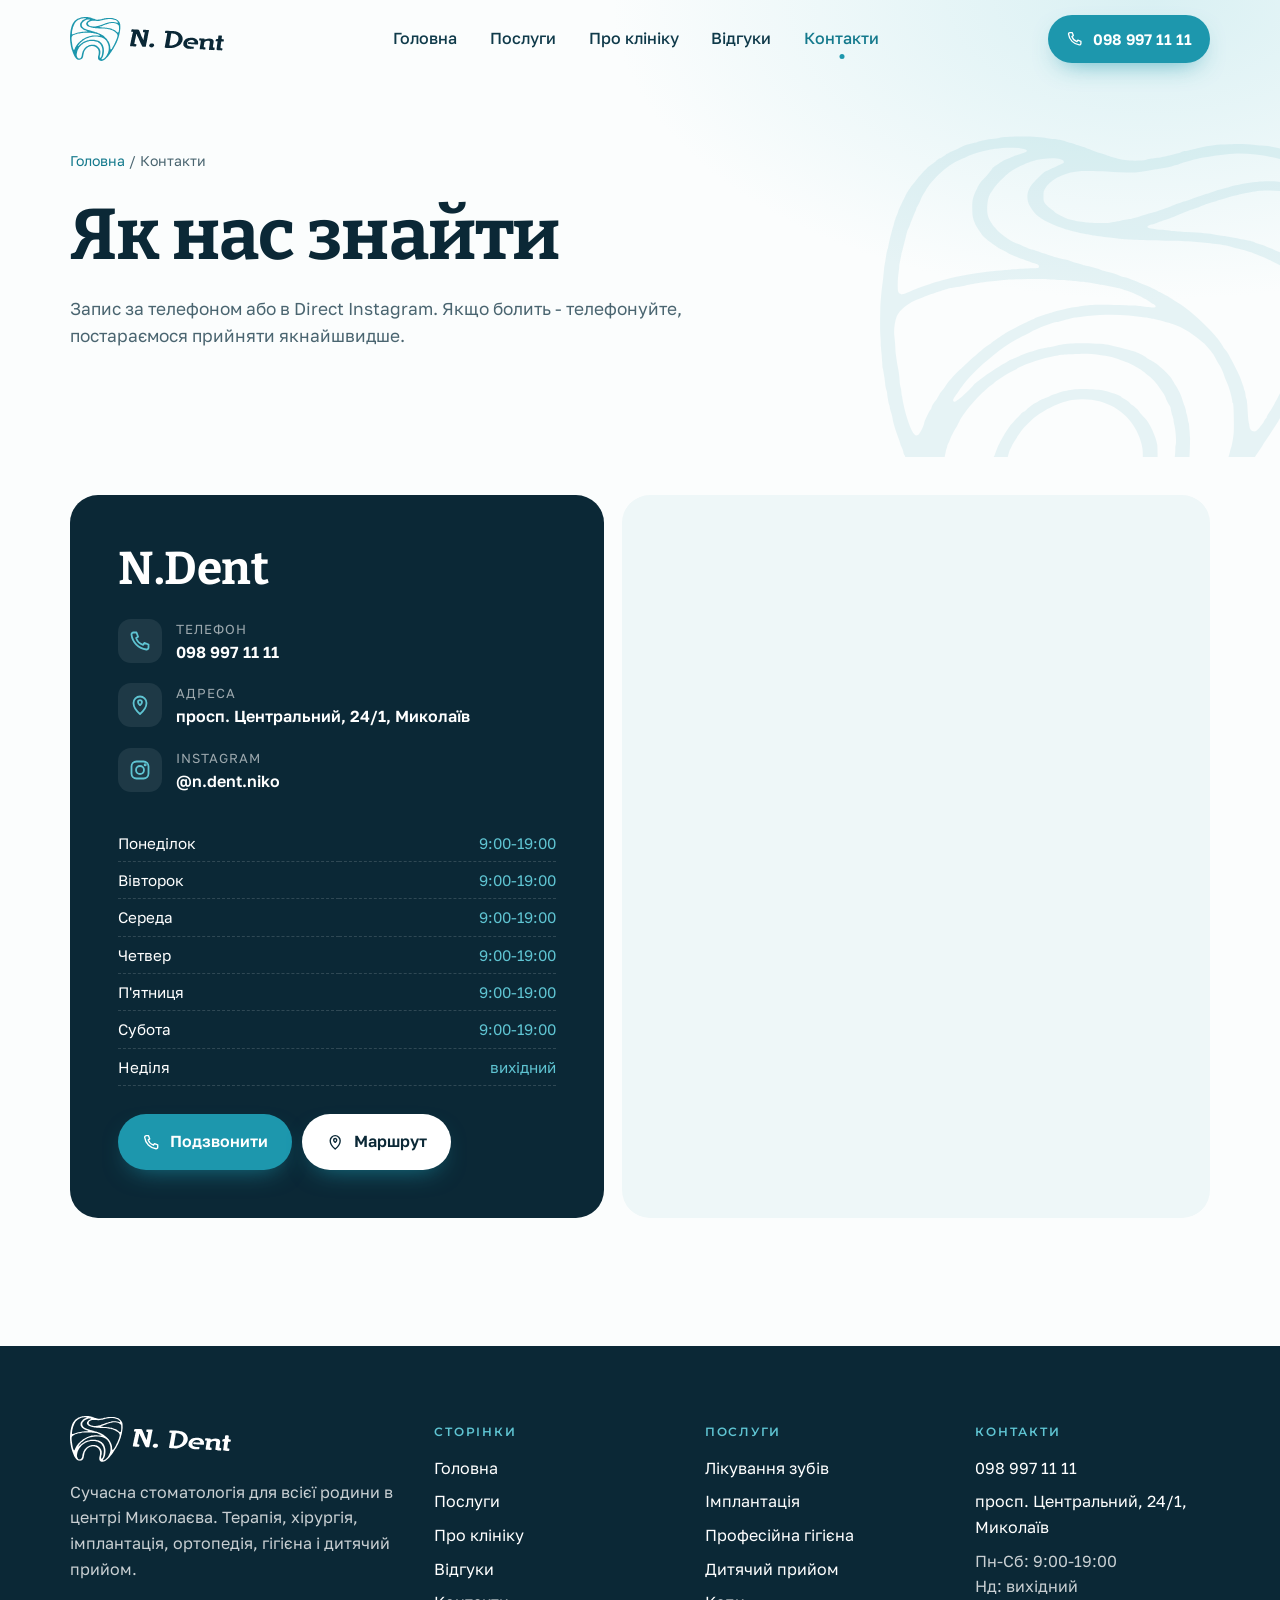
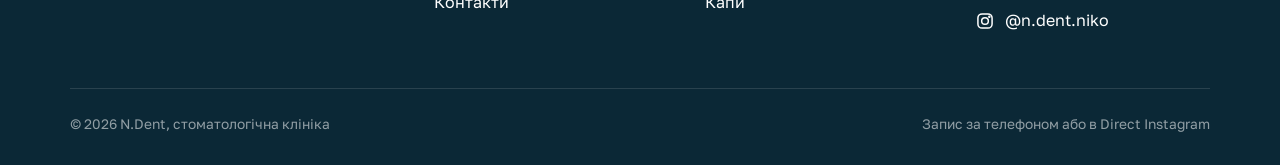
==== kontakty.html @ 9619fa26 "Add files via upload" ====
<!doctype html>
<html lang="uk">
<head>
<meta charset="utf-8">
<meta name="viewport" content="width=device-width, initial-scale=1, viewport-fit=cover">
<meta name="robots" content="noindex, nofollow">
<title>Контакти - стоматологія N.Dent, Миколаїв</title>
<meta name="description" content="N.Dent: просп. Центральний, 24/1, Миколаїв. Телефон 098 997 11 11. Пн-Сб 9:00-19:00, неділя вихідний.">
<meta name="theme-color" content="#1d97ad">
<link rel="icon" href="img/favicon.svg" type="image/svg+xml">
<link rel="apple-touch-icon" href="img/apple-touch-icon.png">
<meta property="og:type" content="website">
<meta property="og:locale" content="uk_UA">
<meta property="og:site_name" content="N.Dent">
<meta property="og:title" content="Контакти - стоматологія N.Dent, Миколаїв">
<meta property="og:description" content="N.Dent: просп. Центральний, 24/1, Миколаїв. Телефон 098 997 11 11. Пн-Сб 9:00-19:00, неділя вихідний.">
<meta property="og:url" content="https://konkos-design.github.io/n-dent-mykolaiv/kontakty.html">
<meta property="og:image" content="https://konkos-design.github.io/n-dent-mykolaiv/img/og.jpg">
<meta property="og:image:width" content="1200">
<meta property="og:image:height" content="630">
<meta property="og:image:alt" content="Стоматологія N.Dent у Миколаєві">
<meta name="twitter:card" content="summary_large_image">
<meta name="twitter:title" content="Контакти - стоматологія N.Dent, Миколаїв">
<meta name="twitter:description" content="N.Dent: просп. Центральний, 24/1, Миколаїв. Телефон 098 997 11 11. Пн-Сб 9:00-19:00, неділя вихідний.">
<meta name="twitter:image" content="https://konkos-design.github.io/n-dent-mykolaiv/img/og.jpg">
<link rel="preload" href="fonts/bitter-cyrillic-700-normal.woff2" as="font" type="font/woff2" crossorigin>
<link rel="preload" href="fonts/golos-text-cyrillic-400-normal.woff2" as="font" type="font/woff2" crossorigin>
<link rel="stylesheet" href="css/style.css">
</head>
<body>
<svg width="0" height="0" style="position:absolute" aria-hidden="true"><defs>
<symbol id="i-phone" viewBox="0 0 24 24" fill="none" stroke="currentColor" stroke-width="1.8" stroke-linecap="round" stroke-linejoin="round"><path d="M5.5 3.5h3l1.6 4.2-2 1.3a11 11 0 0 0 6.9 6.9l1.3-2 4.2 1.6v3a2 2 0 0 1-2.2 2A17 17 0 0 1 3.5 5.7a2 2 0 0 1 2-2.2z"/></symbol>
<symbol id="i-pin" viewBox="0 0 24 24" fill="none" stroke="currentColor" stroke-width="1.8" stroke-linecap="round" stroke-linejoin="round"><path d="M12 21s-6.5-5.6-6.5-11a6.5 6.5 0 0 1 13 0c0 5.4-6.5 11-6.5 11z"/><path d="M12 7.2c-1.1 0-2 .8-2 1.9 0 1.6 2 3.1 2 3.1s2-1.5 2-3.1c0-1.1-.9-1.9-2-1.9z"/></symbol>
<symbol id="i-clock" viewBox="0 0 24 24" fill="none" stroke="currentColor" stroke-width="1.8" stroke-linecap="round" stroke-linejoin="round"><circle cx="12" cy="12" r="8.5"/><path d="M12 7.5V12l3 2"/></symbol>
<symbol id="i-arrow" viewBox="0 0 24 24" fill="none" stroke="currentColor" stroke-width="2" stroke-linecap="round" stroke-linejoin="round"><path d="M5 12h14M13 6l6 6-6 6"/></symbol>
<symbol id="i-arrow-ur" viewBox="0 0 24 24" fill="none" stroke="currentColor" stroke-width="2" stroke-linecap="round" stroke-linejoin="round"><path d="M7 17 17 7M9 7h8v8"/></symbol>
<symbol id="i-insta" viewBox="0 0 24 24" fill="none" stroke="currentColor" stroke-width="1.8" stroke-linecap="round" stroke-linejoin="round"><rect x="3.5" y="3.5" width="17" height="17" rx="5"/><circle cx="12" cy="12" r="4"/><circle cx="17.2" cy="6.8" r=".6" fill="currentColor"/></symbol>
<symbol id="i-quote" viewBox="0 0 24 24" fill="currentColor"><path d="M4 18v-5.5C4 8.4 6.2 6 10 5.5v2.6c-2 .5-3 1.9-3 4H10V18H4zm10 0v-5.5c0-4.1 2.2-6.5 6-7v2.6c-2 .5-3 1.9-3 4h3V18h-6z"/></symbol>
<symbol id="i-tooth" viewBox="0 0 32 32" fill="none" stroke="currentColor" stroke-width="1.7" stroke-linecap="round" stroke-linejoin="round"><path d="M10.5 4.5c-3.3 0-5.5 2.6-5.5 6.2 0 3 1.4 4.6 2 7.3.8 3.6 1 9.5 3.6 9.5 2.4 0 2.2-6.2 5.4-6.2s3 6.2 5.4 6.2c2.6 0 2.8-5.9 3.6-9.5.6-2.7 2-4.3 2-7.3 0-3.6-2.2-6.2-5.5-6.2-2.4 0-3.6 1.4-5.5 1.4s-3.1-1.4-5.5-1.4z"/></symbol>
<symbol id="i-therapy" viewBox="0 0 32 32" fill="none" stroke="currentColor" stroke-width="1.7" stroke-linecap="round" stroke-linejoin="round"><path d="M9.5 7c-2.8 0-4.5 2.2-4.5 5.2 0 2.5 1.2 3.9 1.7 6.1.7 3 .8 7.7 3 7.7 2 0 1.8-5 4.5-5s2.5 5 4.5 5c2.2 0 2.3-4.7 3-7.7"/><path d="M19 4.5l5 5M27.5 3.5 21 10l1.5 1.5L29 5"/><path d="M12 12.5c1.2 1 2.8 1 4 0"/></symbol>
<symbol id="i-surgery" viewBox="0 0 32 32" fill="none" stroke="currentColor" stroke-width="1.7" stroke-linecap="round" stroke-linejoin="round"><path d="M10 13c-2.4 0-4-1.8-4-4.3S7.6 4.5 10 4.5c1.7 0 2.6 1 4 1s2.3-1 4-1c2.4 0 4 1.7 4 4.2S20.4 13 18 13"/><path d="M11 13l1 6M17 13l-1 6"/><path d="M14 22v6M10.5 25.5 14 29l3.5-3.5"/></symbol>
<symbol id="i-implant" viewBox="0 0 32 32" fill="none" stroke="currentColor" stroke-width="1.7" stroke-linecap="round" stroke-linejoin="round"><path d="M9 4.5h14c1.4 0 2 1.3 1.6 2.6l-1.3 4.4H8.7L7.4 7.1C7 5.8 7.6 4.5 9 4.5z"/><path d="M12.5 11.5v2.5h7v-2.5"/><path d="M11.5 16h9M12 19.5h8M12.6 23h6.8M13.4 26.5h5.2"/><path d="M16 14v15"/></symbol>
<symbol id="i-crown" viewBox="0 0 32 32" fill="none" stroke="currentColor" stroke-width="1.7" stroke-linecap="round" stroke-linejoin="round"><path d="M6 12.5c0-4 2.5-7 6-7 1.6 0 2.6.8 4 .8s2.4-.8 4-.8c3.5 0 6 3 6 7v2H6v-2z"/><path d="M8 14.5v4c0 1.5 1.2 2.5 2.6 2.5h10.8c1.4 0 2.6-1 2.6-2.5v-4"/><path d="M12 21v6M20 21v6M16 21v4"/></symbol>
<symbol id="i-hygiene" viewBox="0 0 32 32" fill="none" stroke="currentColor" stroke-width="1.7" stroke-linecap="round" stroke-linejoin="round"><path d="M16 4.5s-7 7.6-7 12.4a7 7 0 0 0 14 0c0-4.8-7-12.4-7-12.4z"/><path d="M12.6 18.5a3.6 3.6 0 0 0 3.4 3.1"/><path d="M25.5 5v4M23.5 7h4M6 22v3M4.5 23.5h3"/></symbol>
<symbol id="i-white" viewBox="0 0 32 32" fill="none" stroke="currentColor" stroke-width="1.7" stroke-linecap="round" stroke-linejoin="round"><path d="M11 8.5c-2.8 0-4.5 2.2-4.5 5.2 0 2.5 1.2 3.9 1.7 6.1.7 3 .8 7.7 3 7.7 2 0 1.8-5 4.5-5s2.5 5 4.5 5c2.2 0 2.3-4.7 3-7.7.5-2.2 1.7-3.6 1.7-6.1"/><path d="M24 2.5l1.2 3.3 3.3 1.2-3.3 1.2L24 11.5l-1.2-3.3-3.3-1.2 3.3-1.2z"/><path d="M10.5 13.5c.8-1.6 2.3-2 3.5-1.6"/></symbol>
<symbol id="i-kids" viewBox="0 0 32 32" fill="none" stroke="currentColor" stroke-width="1.7" stroke-linecap="round" stroke-linejoin="round"><circle cx="16" cy="17" r="10"/><path d="M12.5 15.5v.5M19.5 15.5v.5"/><path d="M12 20c2.3 2.2 5.7 2.2 8 0"/><path d="M13 7.5c0-2 1.4-3.5 3-3.5 1.2 0 2 .7 2 1.6"/></symbol>
<symbol id="i-kapa" viewBox="0 0 32 32" fill="none" stroke="currentColor" stroke-width="1.7" stroke-linecap="round" stroke-linejoin="round"><path d="M6 21c0-8 4.5-14 10-14s10 6 10 14"/><path d="M10.5 21c0-5.6 2.4-9.5 5.5-9.5s5.5 3.9 5.5 9.5"/><path d="M6 21h4.5M21.5 21H26"/><path d="M4 25.5h24"/></symbol>
<symbol id="i-gift" viewBox="0 0 32 32" fill="none" stroke="currentColor" stroke-width="1.7" stroke-linecap="round" stroke-linejoin="round"><rect x="5" y="11" width="22" height="6" rx="1.5"/><path d="M7 17v9.5h18V17M16 11v15.5"/><path d="M16 11c-1.5-3.6-6.5-5-6.5-2 0 1.6 2.2 2 6.5 2zm0 0c1.5-3.6 6.5-5 6.5-2 0 1.6-2.2 2-6.5 2z"/></symbol>
<symbol id="i-shield" viewBox="0 0 32 32" fill="none" stroke="currentColor" stroke-width="1.7" stroke-linecap="round" stroke-linejoin="round"><path d="M16 4 6.5 7.5v7.3c0 6 4 10.6 9.5 13.2 5.5-2.6 9.5-7.2 9.5-13.2V7.5L16 4z"/><path d="m11.5 16 3.2 3.2 6-6.4"/></symbol>
<symbol id="i-cup" viewBox="0 0 32 32" fill="none" stroke="currentColor" stroke-width="1.7" stroke-linecap="round" stroke-linejoin="round"><path d="M6 13h16v6a7 7 0 0 1-7 7h-2a7 7 0 0 1-7-7v-6z"/><path d="M22 15h1.5a3 3 0 0 1 0 6H21.5"/><path d="M11 9c0-1.5 1.5-1.5 1.5-3M16 9c0-1.5 1.5-1.5 1.5-3"/></symbol>
<symbol id="i-calendar" viewBox="0 0 32 32" fill="none" stroke="currentColor" stroke-width="1.7" stroke-linecap="round" stroke-linejoin="round"><rect x="5" y="7" width="22" height="20" rx="3"/><path d="M5 13h22M11 4v5M21 4v5"/><path d="m12 20 2.7 2.7L20 17.5"/></symbol>
<symbol id="i-heart" viewBox="0 0 32 32" fill="none" stroke="currentColor" stroke-width="1.7" stroke-linecap="round" stroke-linejoin="round"><path d="M16 26.5S5 20.2 5 12.3A5.8 5.8 0 0 1 16 9.6a5.8 5.8 0 0 1 11 2.7c0 7.9-11 14.2-11 14.2z"/><path d="M10 14h3l1.5-2.5 2 5 1.5-2.5h4"/></symbol>
</defs></svg>
<a class="skip" href="#main">Перейти до змісту</a>
<header class="header">
  <div class="wrap header__in">
    <a class="brand" href="index.html" aria-label="N.Dent - на головну"><img src="img/logo.svg" alt="N.Dent" width="140" height="40"></a>
    <nav class="nav" aria-label="Головне меню"><a href="index.html">Головна</a><a href="poslugy.html">Послуги</a><a href="pro-nas.html">Про клініку</a><a href="vidguky.html">Відгуки</a><a href="kontakty.html" aria-current="page">Контакти</a></nav>
    <div class="header__call">
      <a class="btn" href="tel:+380989971111"><svg aria-hidden="true"><use href="#i-phone"/></svg><span>098 997 11 11</span></a>
      <button class="burger" type="button" aria-label="Меню" aria-expanded="false" aria-controls="mnav"><span></span><span></span><span></span></button>
    </div>
  </div>
</header>
<nav class="mnav" id="mnav" aria-label="Мобільне меню"><a href="index.html">Головна</a><a href="poslugy.html">Послуги</a><a href="pro-nas.html">Про клініку</a><a href="vidguky.html">Відгуки</a><a href="kontakty.html">Контакти</a>
  <a class="btn btn--light" href="tel:+380989971111"><svg aria-hidden="true"><use href="#i-phone"/></svg><span>Подзвонити: 098 997 11 11</span></a>
  <small>просп. Центральний, 24/1, Миколаїв</small>
</nav>

<main id="main">
<section class="phero">
  <div class="wrap">
    <div class="crumbs"><a href="index.html">Головна</a> / Контакти</div>
    <h1 class="rv">Як нас знайти</h1>
    <p class="lead rv rv-d1">Запис за телефоном або в Direct Instagram. Якщо болить - телефонуйте, постараємося прийняти якнайшвидше.</p>
  </div>
  <svg class="phero__mark" viewBox="74 48 1221 1064" aria-hidden="true"><path fill="currentColor" fill-rule="evenodd" d="M818 1108C798 1105 776 1092 765 1076C761 1071 758 1065 758 1064C752 1051 752 1003 757 991C759 988 761 982 761 977C762 972 764 966 765 964C770 946 774 889 770 874C768 860 760 839 753 827C726 776 670 745 608 747C580 748 572 750 544 761C525 769 512 776 491 790C483 795 462 815 453 826C444 837 430 859 425 868C423 872 421 878 419 880C417 885 413 899 410 912C409 915 408 920 408 924C407 927 406 934 405 938C403 943 402 951 401 956C399 969 396 984 395 987C395 988 394 991 394 993C394 996 393 1000 392 1002C391 1004 390 1009 389 1013C388 1017 387 1022 385 1024C383 1027 382 1031 381 1033C381 1035 380 1038 379 1040C377 1041 375 1044 374 1046C373 1048 368 1054 362 1059C349 1072 335 1078 308 1083C302 1084 281 1082 275 1080C273 1080 270 1079 269 1079C268 1079 261 1076 255 1073C228 1061 205 1037 191 1010C189 1006 186 1000 183 996C180 993 178 988 178 987C176 983 170 970 168 967C166 964 161 952 161 950C161 949 159 945 157 940C155 936 153 931 153 930C153 929 152 926 150 923C148 919 147 916 147 915C147 914 141 899 139 895C138 894 136 890 136 886C135 883 133 877 131 873C129 869 128 866 128 865C128 864 126 860 125 855C119 840 110 813 108 802C108 798 106 790 104 783C102 777 100 770 100 768C100 766 99 763 98 761C97 757 93 737 93 731C93 729 92 726 92 725C91 723 89 716 88 709C88 702 86 694 86 690C83 672 82 665 81 664C81 663 80 656 80 649C79 642 79 631 78 624C77 618 77 609 76 604C76 599 76 588 75 579C74 560 74 543 75 498C76 482 78 459 80 444C81 435 83 424 83 418C84 411 85 402 85 398C86 393 87 385 88 381C91 361 92 353 95 346C96 341 98 331 100 322C102 314 105 303 106 298C108 292 111 283 112 277C114 271 116 264 118 260C120 257 121 252 122 250C123 245 125 240 139 212C144 200 156 182 163 174C165 172 167 169 168 168C171 163 190 141 198 134C201 131 213 122 219 118C222 115 226 112 228 110C230 108 233 107 234 107C234 107 236 106 238 105C239 103 244 101 247 99C251 96 254 94 255 94C255 93 269 86 274 85C277 84 280 83 281 82C287 78 300 72 310 70C315 68 324 66 330 65C335 63 343 61 347 60C351 59 361 57 370 56C379 55 388 54 390 53C416 48 495 48 517 54C523 55 530 56 535 56C539 56 545 57 548 58C551 58 556 59 559 60C562 61 566 62 569 63C571 64 575 65 577 66C580 66 583 67 586 68C588 69 592 70 594 71C601 72 610 76 617 78C620 80 627 82 632 84C637 86 646 90 652 92C659 94 666 96 670 97C673 98 678 100 682 101C688 104 709 109 724 112C738 114 772 114 781 111C785 110 791 109 795 108C798 108 805 107 810 106C815 106 822 104 826 103C838 101 869 93 873 91C875 90 881 88 885 88C890 87 903 84 914 81C957 72 966 71 1001 70C1030 69 1041 69 1070 72C1076 73 1086 73 1094 74C1110 75 1129 79 1138 82C1143 84 1153 87 1161 90C1169 93 1176 95 1177 95C1180 95 1206 109 1212 113C1214 115 1220 119 1224 122C1242 135 1269 164 1276 179C1284 193 1291 216 1291 223C1291 225 1292 230 1293 234C1293 238 1294 243 1293 246C1293 248 1293 254 1294 259C1295 267 1295 283 1295 314C1294 333 1291 362 1289 369C1289 371 1288 377 1287 384C1287 391 1286 397 1285 400C1284 403 1283 408 1283 410C1283 412 1282 421 1280 429C1278 437 1276 446 1276 450C1275 454 1274 459 1273 462C1272 465 1271 470 1271 472C1270 475 1269 479 1269 482C1268 484 1266 489 1265 493C1264 497 1262 503 1261 506C1260 510 1258 516 1258 520C1256 531 1248 555 1240 576C1237 585 1231 599 1229 608C1226 616 1222 625 1221 627C1219 629 1217 636 1215 641C1213 646 1210 653 1209 656C1207 659 1206 662 1206 663C1206 666 1199 679 1196 685C1194 688 1192 693 1191 695C1190 697 1188 703 1185 707C1183 711 1181 715 1181 715C1181 716 1170 738 1162 750C1160 755 1157 761 1155 764C1153 768 1149 775 1145 781C1141 787 1137 794 1136 796C1135 800 1121 822 1100 853C1097 858 1091 866 1089 870C1087 874 1081 881 1078 887C1074 893 1068 902 1064 907C1060 912 1056 919 1054 921C1052 924 1049 927 1048 930C1046 932 1042 937 1040 941C1027 956 1023 960 1021 964C995 1004 931 1067 900 1085C865 1105 842 1112 818 1108ZM871 1068C875 1066 882 1061 887 1057C892 1054 898 1050 900 1049C906 1045 922 1030 930 1021C934 1016 940 1010 942 1007C945 1004 948 999 950 997C951 995 954 991 955 988C957 986 960 983 961 981C962 979 965 974 967 971C969 967 973 960 974 956C976 951 979 946 980 943C984 939 986 933 988 928C988 927 990 922 992 917C997 908 1000 897 1003 886C1004 881 1006 875 1007 872C1009 865 1012 849 1013 834C1014 813 1013 761 1011 757C1010 757 1009 754 1009 750C1006 733 999 710 992 696C990 690 987 683 986 679C982 668 979 661 972 651C969 646 965 638 962 633C960 629 953 620 947 613C942 607 936 601 935 599C933 597 918 585 903 574C892 566 876 557 858 550C848 546 843 545 826 540C820 538 812 536 810 536C808 535 801 533 796 533C791 532 783 530 778 530C732 521 675 520 624 526C593 530 590 530 582 532C570 535 556 539 553 540C552 540 547 542 542 542C527 545 493 558 471 570C463 574 452 579 447 582C420 596 398 611 375 630C368 636 359 643 356 646C338 660 304 695 292 712C289 716 284 723 281 728C271 741 267 748 268 750C269 754 273 754 276 752C277 751 281 749 283 747C290 742 319 714 323 708C324 707 328 703 332 700C337 697 343 692 347 689C354 683 389 660 401 653C405 651 410 648 412 647C415 644 424 640 442 633C450 629 459 626 474 621C479 620 485 618 488 617C491 615 499 613 506 612C512 611 520 609 524 609C553 602 558 601 580 599C608 597 660 599 680 602C701 607 721 612 738 617C743 619 748 620 749 620C751 620 753 621 754 622C756 623 759 624 761 625C766 627 780 635 782 637C784 638 788 641 793 643C798 646 804 650 807 652C809 654 816 659 821 664C826 668 832 674 834 676C837 679 841 684 843 686C846 689 849 694 850 696C852 699 855 704 856 706C862 713 872 733 874 740C876 746 880 759 883 766C884 769 885 774 886 776C886 779 887 784 888 786C889 789 890 795 891 799C891 803 893 809 894 811C894 813 895 820 895 825C896 830 896 842 897 850C897 870 896 906 893 918C892 923 891 929 891 932C889 950 884 969 881 976C879 979 878 984 877 987C877 990 876 995 875 998C865 1018 863 1022 850 1040C847 1043 844 1049 842 1052C841 1055 838 1059 837 1061C832 1069 837 1072 855 1072C863 1072 864 1071 871 1068ZM317 1050C327 1046 342 1032 345 1022C346 1019 348 1014 350 1010C355 1000 357 994 358 985C361 957 368 920 373 911C374 909 375 906 375 904C375 902 376 899 378 896C379 893 381 888 382 885C386 874 388 869 390 866C391 864 392 862 392 862C392 861 395 856 398 851C401 846 404 840 405 839C405 838 410 831 418 819C420 816 426 810 431 804C437 797 444 790 447 787C449 784 453 781 455 780C458 779 462 776 464 773C470 768 483 758 484 758C484 758 488 756 492 754C496 751 502 748 504 747C507 746 515 743 522 740C530 736 537 733 539 733C542 732 547 730 552 728C557 726 564 725 570 724C575 723 584 722 588 721C598 719 628 719 644 721C648 722 654 722 658 722C664 722 676 725 680 727C681 728 686 729 692 731C701 733 712 738 714 740C714 741 719 744 724 747C730 750 735 754 737 757C739 760 742 762 743 762C744 762 751 768 757 773C758 774 762 779 765 784C769 788 774 794 778 798C789 809 807 847 810 868C811 878 811 915 810 920C809 922 809 925 809 927C810 930 809 936 806 946C801 964 801 967 798 980C795 998 795 1005 796 1019C796 1034 797 1034 804 1036C809 1036 813 1034 820 1027C827 1019 829 1016 832 1008C834 1005 836 1000 837 998C838 995 840 991 840 988C840 985 842 980 843 977C845 973 847 965 848 959C848 953 850 946 851 942C852 939 853 934 853 931C853 929 854 923 854 918C856 908 858 887 858 878C858 874 858 870 859 868C861 862 859 832 856 818C854 811 853 803 853 800C852 797 851 791 849 787C848 782 846 776 846 773C846 770 844 766 841 761C839 758 836 751 834 748C832 740 830 736 820 722C808 703 796 690 780 679C776 675 770 671 766 668C761 664 737 651 731 649C728 649 713 643 706 640C691 634 658 628 624 626C611 626 558 628 552 629C550 629 543 631 537 632C509 637 461 653 444 662C439 665 430 670 416 677C405 683 381 699 376 704C373 706 369 710 365 712C356 719 332 742 325 751C307 771 289 795 284 807C282 810 279 817 276 822C267 837 263 846 260 853C259 856 257 862 255 864C253 867 252 871 252 874C251 876 250 880 249 883C248 890 244 907 242 917C241 921 240 928 239 932C239 935 238 941 237 945C235 953 236 981 238 985C239 986 240 990 240 992C241 995 242 999 243 1001C244 1004 245 1008 246 1010C251 1023 257 1034 263 1040C272 1047 277 1051 281 1052C289 1054 311 1052 317 1050ZM176 841C180 838 188 823 191 812C191 808 194 802 195 799C203 783 204 780 207 776C209 774 211 770 211 768C212 764 217 756 223 749C225 747 227 742 229 739C231 735 234 729 237 726C242 720 244 718 250 708C255 700 283 669 290 665C292 663 299 656 306 650C313 643 322 634 327 631C352 609 358 605 363 602C366 600 369 599 369 598C370 596 386 585 391 582C394 580 399 577 402 575C408 570 421 563 435 556C440 554 451 548 460 544C469 539 478 535 479 535C480 534 484 533 486 531C499 526 519 519 529 517C535 515 543 513 546 512C572 505 585 502 600 501C606 500 615 499 619 498C635 495 681 495 725 497C735 498 748 498 752 498C757 499 765 499 768 500C783 502 801 504 803 503C808 502 806 498 800 494C797 493 792 490 789 487C780 481 757 469 739 462C714 453 708 451 670 444C660 443 650 441 648 440C646 440 640 439 636 438C631 437 624 436 620 436C617 435 612 435 609 435C607 435 599 434 593 433C588 433 571 431 558 430C544 430 526 429 518 428C503 427 421 428 406 430C402 430 392 431 385 432C369 433 343 436 331 439C319 441 298 445 297 446C296 446 288 447 278 449C268 451 258 452 256 453C255 453 246 456 237 459C228 462 218 465 216 466C213 466 205 469 198 472C191 475 182 478 178 480C151 489 125 510 118 528C113 541 110 565 112 578C114 593 115 613 115 614C114 615 118 642 121 660C124 673 126 692 126 697C126 702 127 710 130 720C130 723 131 728 131 730C131 733 132 738 133 741C133 745 135 753 136 759C143 794 157 833 165 840C169 844 171 844 176 841ZM1075 829C1078 827 1092 809 1092 808C1092 807 1099 796 1100 796C1100 795 1101 794 1101 792C1102 791 1104 786 1107 782C1114 772 1118 765 1131 740C1137 728 1145 713 1148 706C1156 691 1157 689 1162 679C1178 644 1181 637 1181 636C1181 635 1186 622 1190 616C1191 613 1194 604 1197 597C1200 590 1204 579 1207 572C1220 541 1229 504 1227 489C1222 456 1209 438 1173 414C1169 412 1163 408 1160 405C1142 393 1100 372 1080 365C1075 363 1066 359 1061 357C1049 353 1034 349 1026 347C1023 346 1016 345 1010 343C993 339 984 337 966 335C925 329 897 327 832 326C758 325 721 323 708 321C705 320 696 319 689 318C682 318 670 317 662 315C655 314 644 312 639 312C634 311 626 309 622 309C572 297 567 296 541 286C512 275 488 260 479 245C477 243 475 239 473 236C464 223 463 204 469 191C474 180 478 175 492 161C506 146 509 143 522 138C526 136 535 132 542 129C563 119 562 120 562 117C562 105 516 104 478 115C472 117 465 119 461 121C446 128 425 138 421 142C418 144 414 147 411 150C403 156 382 178 379 183C376 188 373 192 367 200C363 207 360 216 359 230C357 253 360 266 372 282C373 284 376 288 379 291C388 304 418 326 435 333C438 334 444 336 449 338C468 347 474 349 480 350C486 352 501 357 516 362C535 369 554 374 566 376C569 377 575 378 579 380C583 382 592 384 598 386C604 388 612 390 614 391C617 391 623 393 628 394C637 396 652 400 664 405C668 406 676 408 680 409C690 411 700 414 710 419C714 420 720 423 724 423C732 425 744 430 764 438C772 441 781 445 784 446C791 449 806 456 809 458C810 459 813 461 816 462C819 463 826 467 832 471C839 474 849 481 856 485C880 499 894 510 917 531C940 552 962 575 971 587C973 590 976 594 979 598C981 601 984 605 985 608C986 610 988 613 990 615C991 616 994 620 996 623C998 626 1001 632 1004 637C1012 650 1032 691 1032 694C1032 695 1033 698 1034 700C1035 702 1037 709 1039 714C1040 719 1041 724 1042 724C1043 725 1043 729 1044 733C1044 736 1045 742 1046 744C1048 748 1048 754 1049 763C1051 800 1052 808 1054 813C1054 816 1055 820 1055 821C1055 825 1060 831 1064 832C1068 833 1071 832 1075 829ZM139 467C143 466 151 462 158 459C180 448 247 427 274 422C332 411 364 407 396 405C410 404 423 403 426 402C431 401 469 399 484 399C495 398 496 398 496 395C496 392 494 389 490 388C489 388 486 387 484 386C469 381 449 373 442 371C438 370 427 365 418 361C410 356 400 351 398 350C388 346 361 326 350 316C344 310 333 293 327 282C321 269 319 261 319 244C318 219 321 208 331 189C337 175 341 170 354 157C359 151 364 146 364 145C364 145 366 142 368 140C370 137 372 134 372 134C372 133 382 125 388 122C391 120 396 117 398 116C401 114 408 110 415 108C421 105 428 102 430 101C431 101 439 98 447 96C469 89 470 85 449 81C434 78 398 78 382 82C378 82 369 84 362 85C345 88 328 93 311 100C304 104 294 108 289 110C268 119 249 132 229 151C217 163 205 177 203 181C202 182 198 188 195 193C187 205 184 211 180 222C178 226 175 232 174 234C172 236 170 241 169 246C167 250 164 257 162 262C160 267 156 276 154 282C152 288 149 295 148 296C147 298 144 308 142 318C135 344 135 347 131 360C130 367 128 376 127 381C126 385 125 391 125 394C125 396 125 401 124 405C122 419 121 429 121 444C121 461 122 464 128 467C132 469 131 469 139 467ZM1244 419C1251 416 1253 412 1256 396C1257 390 1259 383 1260 380C1262 373 1263 346 1262 308C1262 264 1261 259 1250 247C1231 224 1198 206 1163 198C1137 193 1096 191 1076 194C1059 197 1040 200 1033 202C1029 203 1022 205 1017 206C1004 209 995 212 982 216C975 218 968 220 966 221C951 225 940 228 937 230C935 231 927 234 920 237C912 240 903 243 899 244C895 246 888 249 884 250C879 252 870 256 865 258C853 264 831 271 821 274C817 275 811 277 809 279C806 280 800 282 795 283C790 284 786 286 785 287C783 288 784 291 787 292C791 293 814 297 825 297C830 298 840 299 848 300C855 300 872 302 887 303C928 305 948 307 964 310C968 311 975 312 981 313C992 314 1003 316 1032 322C1041 323 1051 325 1054 326C1057 326 1062 328 1065 329C1068 331 1075 333 1080 335C1085 336 1094 339 1100 342C1106 344 1116 348 1122 351C1136 356 1161 369 1171 377C1175 380 1180 384 1183 386C1188 389 1200 399 1217 414C1225 421 1235 423 1244 419ZM684 278C687 277 693 276 696 276C699 275 704 274 707 274C710 274 716 272 720 271C725 270 734 268 740 268C748 266 755 265 763 262C769 260 781 256 788 254C803 251 813 247 832 240C838 238 846 235 848 234C851 233 858 230 863 228C868 226 876 224 880 222C885 221 892 218 896 217C909 212 915 209 924 207C935 203 941 202 958 196C965 193 976 190 984 188C991 186 998 184 1000 184C1003 183 1010 181 1018 179C1025 178 1034 176 1038 175C1043 174 1050 173 1055 172C1060 171 1069 170 1075 170C1088 168 1113 168 1127 169C1150 172 1156 172 1166 175C1181 178 1190 180 1195 183C1209 189 1231 192 1235 188C1238 185 1237 176 1231 166C1224 155 1193 131 1176 123C1129 103 1062 92 1012 95C984 97 948 102 922 107C904 111 876 119 872 121C870 122 865 124 860 125C855 126 850 128 849 128C848 129 838 131 828 133C817 134 805 137 802 137C775 143 748 146 730 145C658 141 623 140 613 141C608 141 599 142 593 143C558 147 523 167 512 188C508 196 508 197 508 208C507 224 511 229 528 242C532 245 537 249 539 251C544 255 566 266 575 269C578 270 588 272 597 274C605 275 615 276 618 277C630 279 673 280 684 278Z"/></svg>
</section>
<section class="section" style="padding-top:clamp(20px,3vw,40px)">
  <div class="wrap">
    <div class="visit">
      <div class="visit__card rv">
        <h2>N.Dent</h2>
        <ul class="info">
          <li><svg aria-hidden="true"><use href="#i-phone"/></svg><div><small>Телефон</small><a href="tel:+380989971111">098 997 11 11</a></div></li>
          <li><svg aria-hidden="true"><use href="#i-pin"/></svg><div><small>Адреса</small><a href="https://www.google.com/maps/place/?q=place_id:ChIJP1YwaQDJxUAR0qogbNPwJ9c" target="_blank" rel="noopener">просп. Центральний, 24/1, Миколаїв</a></div></li>
          <li><svg aria-hidden="true"><use href="#i-insta"/></svg><div><small>Instagram</small><a href="https://www.instagram.com/n.dent.niko/" target="_blank" rel="noopener">@n.dent.niko</a></div></li>
        </ul>
        <table class="hours" aria-label="Графік роботи"><tbody>
          <tr><td>Понеділок</td><td>9:00-19:00</td></tr><tr><td>Вівторок</td><td>9:00-19:00</td></tr><tr><td>Середа</td><td>9:00-19:00</td></tr><tr><td>Четвер</td><td>9:00-19:00</td></tr><tr><td>П'ятниця</td><td>9:00-19:00</td></tr><tr><td>Субота</td><td>9:00-19:00</td></tr><tr><td>Неділя</td><td>вихідний</td></tr>
        </tbody></table>
        <div style="display:flex;flex-wrap:wrap;gap:10px;margin-top:28px">
          <a class="btn" href="tel:+380989971111"><svg aria-hidden="true"><use href="#i-phone"/></svg><span>Подзвонити</span></a>
          <a class="btn btn--light" href="https://www.google.com/maps/place/?q=place_id:ChIJP1YwaQDJxUAR0qogbNPwJ9c" target="_blank" rel="noopener"><svg aria-hidden="true"><use href="#i-pin"/></svg><span>Маршрут</span></a>
        </div>
      </div>
      <div class="map rv rv-d2" style="min-height:560px"><iframe title="N.Dent на карті" loading="lazy" referrerpolicy="no-referrer-when-downgrade" src="https://maps.google.com/maps?q=46.9685259,31.9726483&amp;z=16&amp;hl=uk&amp;output=embed"></iframe></div>
    </div>
  </div>
</section>
</main>
<footer class="footer">
  <div class="wrap">
    <div class="footer__grid">
      <div>
        <img src="img/logo-white.svg" alt="N.Dent" width="160" height="46" loading="lazy">
        <p>Сучасна стоматологія для всієї родини в центрі Миколаєва. Терапія, хірургія, імплантація, ортопедія, гігієна і дитячий прийом.</p>
      </div>
      <div><h4>Сторінки</h4><ul><li><a href="index.html">Головна</a></li><li><a href="poslugy.html">Послуги</a></li><li><a href="pro-nas.html">Про клініку</a></li><li><a href="vidguky.html">Відгуки</a></li><li><a href="kontakty.html">Контакти</a></li></ul></div>
      <div><h4>Послуги</h4><ul>
        <li><a href="poslugy.html#terapiya">Лікування зубів</a></li>
        <li><a href="poslugy.html#implantatsiya">Імплантація</a></li>
        <li><a href="poslugy.html#hihiyena">Професійна гігієна</a></li>
        <li><a href="poslugy.html#dity">Дитячий прийом</a></li>
        <li><a href="poslugy.html#kapy">Капи</a></li>
      </ul></div>
      <div><h4>Контакти</h4><ul>
        <li><a href="tel:+380989971111">098 997 11 11</a></li>
        <li><a href="https://www.google.com/maps/place/?q=place_id:ChIJP1YwaQDJxUAR0qogbNPwJ9c" target="_blank" rel="noopener">просп. Центральний, 24/1, Миколаїв</a></li>
        <li>Пн-Сб: 9:00-19:00<br>Нд: вихідний</li>
        <li><a class="social" href="https://www.instagram.com/n.dent.niko/" target="_blank" rel="noopener"><svg aria-hidden="true"><use href="#i-insta"/></svg>@n.dent.niko</a></li>
      </ul></div>
    </div>
    <div class="footer__bottom"><span>&copy; <span id="yr">2026</span> N.Dent, стоматологічна клініка</span><span>Запис за телефоном або в Direct Instagram</span></div>
  </div>
</footer>
<a class="fab" href="tel:+380989971111" aria-label="Подзвонити в N.Dent"><svg aria-hidden="true"><use href="#i-phone"/></svg></a>
<script src="js/main.js" defer></script>
</body>
</html>
---- css/style.css ----
/* N.Dent - стоматологічна клініка, Миколаїв */
@font-face{font-family:"Bitter";font-style:normal;font-weight:600;font-display:swap;src:url(../fonts/bitter-cyrillic-600-normal.woff2) format("woff2");unicode-range:U+0301,U+0400-045F,U+0490-0491,U+04B0-04B1,U+2116}
@font-face{font-family:"Bitter";font-style:normal;font-weight:600;font-display:swap;src:url(../fonts/bitter-latin-600-normal.woff2) format("woff2");unicode-range:U+0000-00FF,U+0131,U+0152-0153,U+02BB-02BC,U+02C6,U+02DA,U+02DC,U+2000-206F,U+20AC,U+2122,U+2191,U+2193,U+2212,U+2215,U+FEFF,U+FFFD}
@font-face{font-family:"Bitter";font-style:normal;font-weight:700;font-display:swap;src:url(../fonts/bitter-cyrillic-700-normal.woff2) format("woff2");unicode-range:U+0301,U+0400-045F,U+0490-0491,U+04B0-04B1,U+2116}
@font-face{font-family:"Bitter";font-style:normal;font-weight:700;font-display:swap;src:url(../fonts/bitter-latin-700-normal.woff2) format("woff2");unicode-range:U+0000-00FF,U+0131,U+0152-0153,U+02BB-02BC,U+02C6,U+02DA,U+02DC,U+2000-206F,U+20AC,U+2122,U+2191,U+2193,U+2212,U+2215,U+FEFF,U+FFFD}
@font-face{font-family:"Golos Text";font-style:normal;font-weight:400;font-display:swap;src:url(../fonts/golos-text-cyrillic-400-normal.woff2) format("woff2");unicode-range:U+0301,U+0400-045F,U+0490-0491,U+04B0-04B1,U+2116}
@font-face{font-family:"Golos Text";font-style:normal;font-weight:400;font-display:swap;src:url(../fonts/golos-text-latin-400-normal.woff2) format("woff2");unicode-range:U+0000-00FF,U+0131,U+0152-0153,U+02BB-02BC,U+02C6,U+02DA,U+02DC,U+2000-206F,U+20AC,U+2122,U+2191,U+2193,U+2212,U+2215,U+FEFF,U+FFFD}
@font-face{font-family:"Golos Text";font-style:normal;font-weight:500;font-display:swap;src:url(../fonts/golos-text-cyrillic-500-normal.woff2) format("woff2");unicode-range:U+0301,U+0400-045F,U+0490-0491,U+04B0-04B1,U+2116}
@font-face{font-family:"Golos Text";font-style:normal;font-weight:500;font-display:swap;src:url(../fonts/golos-text-latin-500-normal.woff2) format("woff2");unicode-range:U+0000-00FF,U+0131,U+0152-0153,U+02BB-02BC,U+02C6,U+02DA,U+02DC,U+2000-206F,U+20AC,U+2122,U+2191,U+2193,U+2212,U+2215,U+FEFF,U+FFFD}
@font-face{font-family:"Golos Text";font-style:normal;font-weight:600;font-display:swap;src:url(../fonts/golos-text-cyrillic-600-normal.woff2) format("woff2");unicode-range:U+0301,U+0400-045F,U+0490-0491,U+04B0-04B1,U+2116}
@font-face{font-family:"Golos Text";font-style:normal;font-weight:600;font-display:swap;src:url(../fonts/golos-text-latin-600-normal.woff2) format("woff2");unicode-range:U+0000-00FF,U+0131,U+0152-0153,U+02BB-02BC,U+02C6,U+02DA,U+02DC,U+2000-206F,U+20AC,U+2122,U+2191,U+2193,U+2212,U+2215,U+FEFF,U+FFFD}
@font-face{font-family:"Montserrat";font-style:normal;font-weight:600;font-display:swap;src:url(../fonts/montserrat-cyrillic-600-normal.woff2) format("woff2");unicode-range:U+0301,U+0400-045F,U+0490-0491,U+04B0-04B1,U+2116}
@font-face{font-family:"Montserrat";font-style:normal;font-weight:600;font-display:swap;src:url(../fonts/montserrat-latin-600-normal.woff2) format("woff2");unicode-range:U+0000-00FF,U+0131,U+0152-0153,U+02BB-02BC,U+02C6,U+02DA,U+02DC,U+2000-206F,U+20AC,U+2122,U+2191,U+2193,U+2212,U+2215,U+FEFF,U+FFFD}

:root{
  --teal:#1d97ad;
  --teal-600:#14798c;
  --teal-300:#5fc4d2;
  --teal-100:#d9f0f3;
  --ice:#eef7f8;
  --paper:#fbfdfd;
  --ink:#0b2836;
  --ink-2:#0f3a4a;
  --muted:#4a6570;
  --line:#cfe3e7;
  --white:#fff;
  --r-lg:28px;
  --r-md:18px;
  --r-sm:12px;
  --shadow:0 18px 50px -24px rgba(11,40,54,.35);
  --ease:cubic-bezier(.22,1,.36,1);
  --ease-back:cubic-bezier(.34,1.56,.64,1);
  --wrap:1220px;
  --gutter:clamp(16px,4vw,40px);
  --head:"Bitter",Georgia,serif;
  --body:"Golos Text",system-ui,-apple-system,"Segoe UI",sans-serif;
  --caps:"Montserrat","Golos Text",sans-serif;
}
*,*::before,*::after{box-sizing:border-box}
html{-webkit-text-size-adjust:100%;scroll-behavior:smooth;scroll-padding-top:90px}
body{margin:0;font-family:var(--body);font-size:clamp(16px,1.05vw,17.5px);line-height:1.6;color:var(--ink);background:var(--paper);overflow-x:hidden;-webkit-font-smoothing:antialiased}
img{max-width:100%;display:block}
a{color:inherit}
h1,h2,h3{font-family:var(--head);font-weight:700;line-height:1.12;letter-spacing:-.01em;margin:0;text-wrap:balance}
p{margin:0 0 1em}
.wrap{width:100%;max-width:var(--wrap);margin:0 auto;padding:0 var(--gutter)}
.sr-only{position:absolute;width:1px;height:1px;overflow:hidden;clip:rect(0 0 0 0);white-space:nowrap}
.skip{position:absolute;left:12px;top:-60px;background:var(--ink);color:#fff;padding:10px 16px;border-radius:10px;z-index:200;transition:top .2s}
.skip:focus{top:12px}
:focus-visible{outline:3px solid var(--teal-300);outline-offset:3px;border-radius:6px}

/* ---------- кнопки ---------- */
.btn{--bg:var(--teal);--fg:#fff;position:relative;display:inline-flex;align-items:center;gap:.6em;padding:.95em 1.5em;border-radius:999px;background:var(--bg);color:var(--fg);font-weight:600;font-size:1rem;text-decoration:none;border:0;cursor:pointer;overflow:hidden;isolation:isolate;transition:transform .45s var(--ease),box-shadow .45s var(--ease);box-shadow:0 10px 26px -12px rgba(29,151,173,.8);white-space:nowrap}
.btn::before{content:"";position:absolute;inset:0;z-index:-1;background:var(--ink);border-radius:inherit;transform:translateY(102%);transition:transform .5s var(--ease)}
.btn:hover::before{transform:translateY(0)}
.btn:hover{transform:translateY(-2px);box-shadow:0 16px 34px -14px rgba(11,40,54,.6)}
.btn:active{transform:translateY(0) scale(.98)}
.btn svg{width:1.15em;height:1.15em;flex:none;transition:transform .5s var(--ease-back)}
.btn:hover svg{transform:rotate(-14deg) scale(1.1)}
.btn--ghost{--bg:transparent;--fg:var(--ink);box-shadow:inset 0 0 0 1.5px var(--line)}
.btn--ghost::before{background:var(--teal-100)}
.btn--ghost:hover{box-shadow:inset 0 0 0 1.5px var(--teal)}
.btn--light{--bg:#fff;--fg:var(--ink)}
.btn--light::before{background:var(--teal-100)}
.btn .arrow{transition:transform .45s var(--ease)}
.btn:hover .arrow{transform:translateX(4px) rotate(0)}
.link{position:relative;font-weight:600;text-decoration:none;color:var(--teal-600);display:inline-flex;align-items:center;gap:.4em}
.link::after{content:"";position:absolute;left:0;right:0;bottom:-3px;height:2px;background:currentColor;transform:scaleX(0);transform-origin:right;transition:transform .45s var(--ease)}
.link:hover::after{transform:scaleX(1);transform-origin:left}
.link svg{width:1em;height:1em;transition:transform .4s var(--ease)}
.link:hover svg{transform:translateX(4px)}

/* ---------- шапка ---------- */
.header{position:fixed;inset:0 0 auto;z-index:100;transition:background .4s,box-shadow .4s,transform .45s var(--ease)}
.header.is-scrolled{background:rgba(251,253,253,.86);backdrop-filter:saturate(1.4) blur(14px);-webkit-backdrop-filter:saturate(1.4) blur(14px);box-shadow:0 1px 0 var(--line)}
.header.is-hidden{transform:translateY(-100%)}
.header__in{display:flex;align-items:center;justify-content:space-between;gap:20px;height:78px}
.brand{display:block;flex:none;transition:transform .4s var(--ease)}
.brand img{height:44px;width:auto}
.brand:hover{transform:scale(1.03)}
.nav{display:flex;align-items:center;gap:4px}
.nav a{position:relative;padding:.55em .9em;border-radius:999px;font-weight:500;text-decoration:none;color:var(--ink-2);transition:color .3s,background .3s}
.nav a:hover{background:var(--teal-100);color:var(--ink)}
.nav a[aria-current="page"]{color:var(--teal-600)}
.nav a[aria-current="page"]::after{content:"";position:absolute;left:50%;bottom:2px;width:5px;height:5px;border-radius:50%;background:var(--teal);transform:translateX(-50%)}
.header__call{display:flex;align-items:center;gap:12px}
.header__call .btn{padding:.75em 1.2em;font-size:.95rem}
.burger{display:none;width:48px;height:48px;border-radius:50%;border:1.5px solid var(--line);background:#fff;cursor:pointer;position:relative;transition:transform .3s var(--ease),border-color .3s}
.burger:hover{border-color:var(--teal)}
.burger span{position:absolute;left:14px;right:14px;height:2px;background:var(--ink);border-radius:2px;transition:transform .45s var(--ease),opacity .3s}
.burger span:nth-child(1){top:18px}.burger span:nth-child(2){top:23px}.burger span:nth-child(3){top:28px}
.menu-open .burger span:nth-child(1){transform:translateY(5px) rotate(45deg)}
.menu-open .burger span:nth-child(2){opacity:0}
.menu-open .burger span:nth-child(3){transform:translateY(-5px) rotate(-45deg)}
.mnav{position:fixed;inset:0;z-index:90;background:var(--ink);color:#fff;display:flex;flex-direction:column;justify-content:center;padding:100px var(--gutter) 40px;clip-path:circle(0 at calc(100% - 44px) 39px);transition:clip-path .7s var(--ease);visibility:hidden}
.menu-open .mnav{clip-path:circle(150% at calc(100% - 44px) 39px);visibility:visible}
.mnav a{font-family:var(--head);font-size:clamp(28px,8vw,40px);text-decoration:none;padding:.25em 0;opacity:0;transform:translateY(16px);transition:opacity .5s,transform .6s var(--ease)}
.menu-open .mnav a{opacity:1;transform:none}
.menu-open .mnav a:nth-child(2){transition-delay:.05s}.menu-open .mnav a:nth-child(3){transition-delay:.1s}.menu-open .mnav a:nth-child(4){transition-delay:.15s}.menu-open .mnav a:nth-child(5){transition-delay:.2s}
.mnav .btn{margin-top:28px;align-self:flex-start;font-family:var(--body);font-size:1.05rem}
.mnav small{display:block;margin-top:18px;color:var(--teal-300)}
.menu-open .header{background:transparent;box-shadow:none;backdrop-filter:none}
.menu-open .brand img{filter:brightness(0) invert(1)}
.menu-open .header__call .btn{display:none}

/* ---------- загальні секції ---------- */
.section{padding:clamp(72px,10vw,140px) 0;position:relative}
.eyebrow{display:inline-flex;align-items:center;gap:.6em;font-family:var(--caps);font-weight:600;font-size:.78rem;letter-spacing:.14em;text-transform:uppercase;color:var(--teal-600);margin-bottom:18px}
.eyebrow::before{content:"";width:22px;height:2px;background:currentColor;border-radius:2px}
.h2{font-size:clamp(30px,4.2vw,54px)}
.lead{font-size:clamp(17px,1.35vw,20px);color:var(--muted);max-width:56ch}
.sec-head{display:grid;gap:14px;margin-bottom:clamp(36px,5vw,64px);max-width:760px}
.sec-head--center{margin-inline:auto;text-align:center;justify-items:center}

/* reveal */
.rv{opacity:0;transform:translateY(34px);transition:opacity .9s var(--ease),transform 1s var(--ease)}
.rv.in{opacity:1;transform:none}
.rv-d1{transition-delay:.08s}.rv-d2{transition-delay:.16s}.rv-d3{transition-delay:.24s}.rv-d4{transition-delay:.32s}
.rv-img{clip-path:inset(12% 12% 12% 12% round 28px);transition:clip-path 1.2s var(--ease),opacity .6s}
.rv-img.in{clip-path:inset(0 0 0 0 round 28px)}

/* ---------- герой ---------- */
.hero{position:relative;min-height:100svh;padding:120px 0 60px;display:flex;align-items:center;overflow:hidden;background:radial-gradient(1200px 600px at 85% 20%,var(--teal-100),transparent 60%),var(--paper)}
.hero__grid{display:grid;grid-template-columns:1.05fr .95fr;gap:clamp(30px,5vw,80px);align-items:center}
.hero h1{font-size:clamp(40px,5.4vw,80px);line-height:1.02}
@media (min-width:901px){.hero h1 .line{white-space:nowrap}}
.hero h1 .line{display:block;overflow:hidden;padding-bottom:.06em}
.hero h1 .line>span{display:inline-block}
.hero h1 em{font-style:normal;color:var(--teal);position:relative}
.hero__text{margin:26px 0 34px;max-width:46ch;font-size:clamp(17px,1.3vw,19.5px);color:var(--muted)}
.hero__cta{display:flex;flex-wrap:wrap;gap:12px}
.trust{display:flex;flex-wrap:wrap;gap:10px 26px;margin-top:38px;padding-top:26px;border-top:1px solid var(--line);font-size:.95rem;color:var(--muted)}
.trust b{color:var(--ink);font-family:var(--head);font-size:1.3rem;margin-right:.25em}
.trust .stars{color:#f5b301;letter-spacing:1px}
.hero__media{position:relative;justify-self:center;width:min(100%,560px)}
.tooth{width:100%;height:auto;display:block;overflow:visible;filter:drop-shadow(0 30px 40px rgba(11,40,54,.22))}
.tooth .lines{fill:#fff;opacity:.85}
.tooth image{transform-origin:center;transform-box:fill-box}
.chip{position:absolute;display:flex;align-items:center;gap:10px;background:#fff;padding:12px 16px;border-radius:16px;box-shadow:var(--shadow);font-weight:600;font-size:.92rem;line-height:1.25;max-width:230px}
.chip svg{width:34px;height:34px;flex:none;padding:7px;border-radius:10px;background:var(--teal-100);color:var(--teal-600)}
.chip--a{left:-6%;bottom:18%}
.chip--b{right:-4%;top:12%}
.float{animation:float 6s ease-in-out infinite}
.float.delay{animation-delay:-3s}
@keyframes float{0%,100%{transform:translateY(0)}50%{transform:translateY(-10px)}}

/* хвиля-розділювач */
.wave{display:block;width:100%;height:clamp(60px,9vw,130px);color:var(--teal-300)}
.wave path{fill:none;stroke:currentColor;stroke-width:2.2;stroke-linecap:round}
.wave path+path{stroke:var(--teal);opacity:.5}

/* ---------- послуги: бенто ---------- */
.bento{display:grid;grid-template-columns:repeat(6,1fr);grid-auto-rows:minmax(230px,auto);gap:16px}
.tile{position:relative;border-radius:var(--r-lg);overflow:hidden;background:var(--ice);padding:28px;display:flex;flex-direction:column;justify-content:flex-end;text-decoration:none;color:var(--ink);isolation:isolate;transition:transform .6s var(--ease),box-shadow .6s var(--ease)}
.tile:hover{transform:translateY(-6px);box-shadow:var(--shadow)}
.tile h3{font-size:clamp(22px,2vw,28px);margin-bottom:8px}
.tile p{color:var(--muted);margin:0;font-size:.98rem}
.tile .ico{position:absolute;top:24px;left:24px;width:54px;height:54px;padding:12px;border-radius:16px;background:#fff;color:var(--teal);transition:transform .6s var(--ease-back),background .4s,color .4s}
.tile:hover .ico{transform:rotate(-8deg) scale(1.08);background:var(--teal);color:#fff}
.tile .go{position:absolute;top:24px;right:24px;width:44px;height:44px;border-radius:50%;display:grid;place-items:center;background:rgba(255,255,255,.7);transition:transform .5s var(--ease),background .4s}
.tile .go svg{width:18px;height:18px}
.tile:hover .go{transform:rotate(-45deg);background:#fff}
.tile--photo{color:#fff;min-height:420px}
.tile--photo img{position:absolute;inset:0;width:100%;height:100%;object-fit:cover;z-index:-2;transition:transform 1.2s var(--ease)}
.tile--photo::after{content:"";position:absolute;inset:0;z-index:-1;background:linear-gradient(180deg,rgba(11,40,54,0) 35%,rgba(11,40,54,.88))}
.tile--photo:hover img{transform:scale(1.06)}
.tile--photo p{color:rgba(255,255,255,.85)}
.tile--photo .ico{background:rgba(255,255,255,.18);color:#fff;backdrop-filter:blur(6px)}
.tile--teal{background:var(--teal);color:#fff}
.tile--teal p{color:rgba(255,255,255,.85)}
.tile--teal .ico{background:rgba(255,255,255,.16);color:#fff}
.tile--ink{background:var(--ink);color:#fff}
.tile--ink p{color:rgba(255,255,255,.75)}
.tile--ink .ico{background:rgba(255,255,255,.1);color:var(--teal-300)}
.t-a{grid-column:span 3;grid-row:span 2}
.t-b{grid-column:span 3}
.t-c{grid-column:span 3}
.t-d{grid-column:span 2}
.t-e{grid-column:span 2}
.t-f{grid-column:span 2}
.tile .tags{display:flex;flex-wrap:wrap;gap:6px;margin-top:14px}
.tile .tags span{font-size:.8rem;padding:.3em .75em;border-radius:999px;background:rgba(255,255,255,.18);border:1px solid rgba(255,255,255,.3)}

/* ---------- лічильники ---------- */
.stats{background:var(--ink);color:#fff;border-radius:var(--r-lg);padding:clamp(34px,5vw,60px);display:grid;grid-template-columns:repeat(4,1fr);gap:24px;position:relative;overflow:hidden}
.stats::before{content:"";position:absolute;right:-80px;top:-80px;width:340px;height:340px;background:url(../img/mark.svg) center/contain no-repeat;opacity:.07;filter:invert(1)}
.stat b{display:block;font-family:var(--head);font-size:clamp(40px,5vw,66px);line-height:1;color:var(--teal-300)}
.stat span{display:block;margin-top:10px;color:rgba(255,255,255,.75);font-size:.98rem}

/* ---------- капа: горизонтальний шлях ---------- */
.steps{position:relative;overflow:hidden;background:var(--ice)}
.steps__pin{min-height:100svh;display:flex;flex-direction:column;justify-content:center;padding:clamp(70px,9vw,110px) 0}
.steps__track{display:flex;align-items:center;gap:22px;padding:0 var(--gutter);will-change:transform}
.step{flex:0 0 min(78vw,420px);background:#fff;border-radius:var(--r-lg);padding:30px;position:relative;box-shadow:0 1px 0 var(--line)}
.step__n{font-family:var(--head);font-size:76px;line-height:1;color:var(--teal-100);-webkit-text-stroke:1.5px var(--teal);display:block;margin-bottom:14px}
.step h3{font-size:26px;margin-bottom:10px}
.step p{color:var(--muted);margin:0}
.step--photo{padding:0;overflow:hidden;height:420px}
.step--photo img{width:100%;height:100%;object-fit:cover}
.step--intro{background:transparent;box-shadow:none;padding:0 20px 0 0;flex-basis:min(86vw,460px);display:flex;flex-direction:column;justify-content:center}
.steps__line{position:absolute;left:0;right:0;top:50%;height:2px;background:repeating-linear-gradient(90deg,var(--teal-300) 0 10px,transparent 10px 18px);opacity:.5;z-index:-1}
.progress{height:4px;background:var(--line);border-radius:4px;margin:34px var(--gutter) 0;max-width:420px;overflow:hidden}
.progress i{display:block;height:100%;width:100%;background:var(--teal);transform-origin:left;transform:scaleX(0)}

/* ---------- чому ми ---------- */
.why{display:grid;grid-template-columns:.9fr 1.1fr;gap:clamp(30px,6vw,90px);align-items:center}
.why__media{position:relative}
.why__media img{border-radius:var(--r-lg);width:100%;aspect-ratio:4/5;object-fit:cover}
.why__badge{position:absolute;right:-18px;bottom:28px;background:var(--teal);color:#fff;border-radius:22px;padding:18px 22px;box-shadow:var(--shadow);font-weight:600;line-height:1.3}
.why__badge b{display:block;font-family:var(--head);font-size:34px}
.plist{list-style:none;margin:30px 0 0;padding:0;display:grid;gap:4px}
.plist li{display:grid;grid-template-columns:52px 1fr;gap:16px;padding:18px 0;border-bottom:1px solid var(--line);align-items:start}
.plist li:last-child{border-bottom:0}
.plist svg{width:52px;height:52px;padding:12px;border-radius:15px;background:var(--teal-100);color:var(--teal-600);transition:transform .5s var(--ease-back)}
.plist li:hover svg{transform:rotate(-10deg) scale(1.06)}
.plist h3{font-size:21px;margin:4px 0 4px}
.plist p{margin:0;color:var(--muted)}

/* ---------- відгуки ---------- */
.reviews{background:linear-gradient(180deg,var(--paper),var(--ice))}
.rating{display:flex;align-items:center;gap:18px;flex-wrap:wrap}
.rating b{font-family:var(--head);font-size:64px;line-height:1}
.rating .stars{font-size:22px;color:#f5b301;letter-spacing:2px}
.rating small{display:block;color:var(--muted)}
.rgrid{columns:3 300px;column-gap:18px}
.rcard{break-inside:avoid;background:#fff;border-radius:var(--r-md);padding:26px;margin:0 0 18px;border:1px solid var(--line);transition:transform .5s var(--ease),box-shadow .5s var(--ease),border-color .4s;position:relative}
.rcard:hover{transform:translateY(-4px);box-shadow:var(--shadow);border-color:transparent}
.rcard .q{position:absolute;right:22px;top:18px;width:30px;height:30px;color:var(--teal-100)}
.rcard .stars{color:#f5b301;letter-spacing:2px;font-size:15px}
.rcard p{margin:12px 0 18px;font-size:.98rem}
.rcard footer{display:flex;align-items:center;gap:12px;font-size:.92rem}
.ava{width:40px;height:40px;border-radius:50%;display:grid;place-items:center;font-weight:600;color:#fff;background:var(--teal);flex:none}
.rcard footer span{display:block;color:var(--muted);font-size:.82rem}
.marquee{overflow:hidden;mask-image:linear-gradient(90deg,transparent,#000 8%,#000 92%,transparent);-webkit-mask-image:linear-gradient(90deg,transparent,#000 8%,#000 92%,transparent)}
.marquee__track{display:flex;align-items:flex-start;gap:18px;width:max-content;animation:marq 70s linear infinite}
.marquee:hover .marquee__track{animation-play-state:paused}
.marquee .rcard{width:min(84vw,380px);margin:0;flex:none}
@keyframes marq{to{transform:translateX(-50%)}}

/* ---------- сертифікат / CTA ---------- */
.gift{display:grid;grid-template-columns:auto 1fr auto;gap:28px;align-items:center;background:var(--teal);color:#fff;border-radius:var(--r-lg);padding:clamp(28px,4vw,48px);position:relative;overflow:hidden}
.gift svg.big{width:84px;height:84px;color:#fff}
.gift h2{font-size:clamp(26px,3vw,38px);margin-bottom:8px}
.gift p{margin:0;color:rgba(255,255,255,.88)}
.gift::after{content:"";position:absolute;inset:auto -60px -120px auto;width:300px;height:300px;border-radius:50%;border:2px solid rgba(255,255,255,.18);box-shadow:0 0 0 30px rgba(255,255,255,.05),0 0 0 60px rgba(255,255,255,.04)}

.visit{display:grid;grid-template-columns:1fr 1.1fr;gap:18px}
.visit__card{background:var(--ink);color:#fff;border-radius:var(--r-lg);padding:clamp(28px,4vw,48px);display:flex;flex-direction:column}
.visit__card h2{font-size:clamp(30px,3.6vw,46px);margin-bottom:24px}
.info{list-style:none;margin:0 0 30px;padding:0;display:grid;gap:18px}
.info li{display:grid;grid-template-columns:44px 1fr;gap:14px;align-items:start}
.info svg{width:44px;height:44px;padding:10px;border-radius:13px;background:rgba(255,255,255,.08);color:var(--teal-300)}
.info small{display:block;color:rgba(255,255,255,.6);font-size:.82rem;text-transform:uppercase;letter-spacing:.08em}
.info a{color:#fff;text-decoration:none;font-weight:600}
.info a:hover{color:var(--teal-300)}
.visit__card .btn{align-self:flex-start;margin-top:auto}
.map{border-radius:var(--r-lg);overflow:hidden;min-height:420px;background:var(--ice);position:relative}
.map iframe{position:absolute;inset:0;width:100%;height:100%;border:0;filter:saturate(.8) hue-rotate(-8deg)}
.hours{width:100%;border-collapse:collapse;font-size:.95rem}
.hours td{padding:6px 0;border-bottom:1px dashed rgba(255,255,255,.15)}
.hours td+td{text-align:right;color:var(--teal-300)}

/* ---------- підсторінки ---------- */
.phero{padding:150px 0 clamp(50px,7vw,90px);background:radial-gradient(900px 500px at 90% 0,var(--teal-100),transparent 60%),var(--paper);position:relative;overflow:hidden}
.phero h1{font-size:clamp(38px,5.6vw,74px);max-width:15ch}
.phero .lead{margin-top:20px}
.crumbs{font-size:.88rem;color:var(--muted);margin-bottom:22px}
.crumbs a{text-decoration:none;color:var(--teal-600)}
.phero__mark{position:absolute;right:-60px;bottom:-80px;width:min(46vw,460px);opacity:.09;color:var(--teal)}

.svc{display:grid;grid-template-columns:1fr 1fr;gap:clamp(28px,6vw,90px);align-items:center;padding:clamp(40px,6vw,80px) 0;border-top:1px solid var(--line)}
.svc:first-of-type{border-top:0}
.svc:nth-of-type(even) .svc__media{order:2}
.svc__media img{width:100%;aspect-ratio:4/5;object-fit:cover;border-radius:var(--r-lg)}
.svc__media.noimg{aspect-ratio:4/3;border-radius:var(--r-lg);background:var(--ice);display:grid;place-items:center;color:var(--teal)}
.svc__media.noimg svg{width:38%;height:auto}
.svc h2{font-size:clamp(28px,3.4vw,44px);margin:6px 0 16px}
.svc .ico{width:56px;height:56px;padding:13px;border-radius:16px;background:var(--teal-100);color:var(--teal-600)}
.checks{list-style:none;padding:0;margin:20px 0 26px;display:grid;gap:10px}
.checks li{position:relative;padding-left:32px}
.checks li::before{content:"";position:absolute;left:0;top:.35em;width:20px;height:20px;border-radius:50%;background:var(--teal-100) url("data:image/svg+xml,%3Csvg xmlns='http://www.w3.org/2000/svg' viewBox='0 0 24 24' fill='none' stroke='%2314798c' stroke-width='3' stroke-linecap='round' stroke-linejoin='round'%3E%3Cpath d='M6 12.5l4 4 8-9'/%3E%3C/svg%3E") center/13px no-repeat}
.subnav{position:sticky;top:78px;z-index:20;background:rgba(251,253,253,.92);backdrop-filter:blur(10px);-webkit-backdrop-filter:blur(10px);border-bottom:1px solid var(--line)}
.subnav__in{display:flex;gap:8px;overflow-x:auto;padding:12px 0;scrollbar-width:none}
.subnav__in::-webkit-scrollbar{display:none}
.subnav a{flex:none;padding:.5em 1em;border-radius:999px;border:1px solid var(--line);text-decoration:none;font-weight:500;font-size:.92rem;transition:background .3s,border-color .3s,color .3s}
.subnav a:hover,.subnav a.on{background:var(--teal);border-color:var(--teal);color:#fff}

.team{display:grid;grid-template-columns:repeat(3,1fr);gap:18px}
.doc{background:#fff;border:1px solid var(--line);border-radius:var(--r-lg);padding:30px;transition:transform .5s var(--ease),box-shadow .5s var(--ease)}
.doc:hover{transform:translateY(-5px);box-shadow:var(--shadow)}
.doc .mono{width:72px;height:72px;border-radius:22px;display:grid;place-items:center;font-family:var(--head);font-size:26px;color:#fff;background:linear-gradient(135deg,var(--teal),var(--ink-2));margin-bottom:20px}
.doc h3{font-size:24px}
.doc .role{color:var(--teal-600);font-weight:600;margin:6px 0 12px;display:block}
.doc p{color:var(--muted);margin:0;font-size:.97rem}
.gallery{display:grid;grid-template-columns:repeat(4,1fr);gap:14px}
.gallery figure{margin:0;border-radius:var(--r-md);overflow:hidden;aspect-ratio:4/5}
.gallery img{width:100%;height:100%;object-fit:cover;transition:transform 1s var(--ease)}
.gallery figure:hover img{transform:scale(1.06)}
.gallery figure:nth-child(2),.gallery figure:nth-child(4){transform:translateY(40px)}
.story{display:grid;grid-template-columns:1.1fr .9fr;gap:clamp(30px,6vw,90px);align-items:center}
.story img{border-radius:var(--r-lg);width:100%;aspect-ratio:4/5;object-fit:cover}
.note{font-size:.86rem;color:var(--muted)}

/* ---------- футер ---------- */
.footer{background:var(--ink);color:rgba(255,255,255,.78);padding:70px 0 30px}
.footer__grid{display:grid;grid-template-columns:1.4fr 1fr 1fr 1fr;gap:36px}
.footer img{height:46px;width:auto;margin-bottom:18px}
.footer h4{font-family:var(--caps);font-size:.78rem;letter-spacing:.14em;text-transform:uppercase;color:var(--teal-300);margin:6px 0 14px}
.footer ul{list-style:none;margin:0;padding:0;display:grid;gap:8px}
.footer a{text-decoration:none;color:#fff;transition:color .3s}
.footer a:hover{color:var(--teal-300)}
.footer__bottom{display:flex;flex-wrap:wrap;justify-content:space-between;gap:12px;margin-top:50px;padding-top:24px;border-top:1px solid rgba(255,255,255,.12);font-size:.86rem;color:rgba(255,255,255,.55)}
.social{display:inline-flex;align-items:center;gap:10px}
.social svg{width:20px;height:20px}

/* плаваюча кнопка дзвінка на телефоні */
.fab{position:fixed;right:16px;bottom:16px;z-index:80;width:60px;height:60px;border-radius:50%;background:var(--teal);color:#fff;display:none;place-items:center;box-shadow:0 14px 30px -10px rgba(29,151,173,.9);transition:transform .4s var(--ease-back)}
.fab svg{width:26px;height:26px}
.fab::before{content:"";position:absolute;inset:0;border-radius:50%;border:2px solid var(--teal);animation:ring 2.4s var(--ease) infinite}
.fab:active{transform:scale(.92)}
@keyframes ring{from{transform:scale(1);opacity:.8}to{transform:scale(1.6);opacity:0}}

/* ---------- адаптив ---------- */
@media (max-width:1080px){
  .nav{display:none}
  .burger{display:block}
  .t-a{grid-column:span 6;grid-row:auto}
  .t-b,.t-c{grid-column:span 3}
  .t-d,.t-e,.t-f{grid-column:span 2}
  .footer__grid{grid-template-columns:1fr 1fr}
  .team{grid-template-columns:1fr 1fr}
}
@media (max-width:900px){
  .hero{padding-top:104px;min-height:auto}
  .hero__grid,.why,.visit,.story,.svc{grid-template-columns:1fr}
  .hero__media{width:min(88%,440px);margin-top:10px}
  .svc:nth-of-type(even) .svc__media{order:0}
  .stats{grid-template-columns:1fr 1fr}
  .gift{grid-template-columns:1fr;text-align:left}
  .why__badge{right:12px}
  .gallery{grid-template-columns:1fr 1fr}
  .gallery figure:nth-child(2),.gallery figure:nth-child(4){transform:none}
  .steps__pin{min-height:auto}
  .steps__track{flex-direction:column;padding:0 var(--gutter)}
  .step{flex-basis:auto}
  .step--photo{height:auto;aspect-ratio:4/3}
  .progress,.steps__line{display:none}
}
@media (max-width:640px){
  .header__call .btn{display:none}
  .brand img{height:38px}
  .bento{grid-template-columns:1fr}
  .t-a,.t-b,.t-c,.t-d,.t-e,.t-f{grid-column:auto}
  .tile{min-height:220px}
  .tile--photo{min-height:360px}
  .chip{font-size:.82rem;padding:9px 12px;max-width:190px}
  .chip svg{width:30px;height:30px;padding:6px}
  .chip--a{left:-2%}
  .chip--b{right:-2%;top:4%}
  .team{grid-template-columns:1fr}
  .footer__grid{grid-template-columns:1fr}
  .fab{display:grid}
  .hero__cta .btn{flex:1 1 100%;justify-content:center}
  .rating b{font-size:52px}
}
@media (prefers-reduced-motion:reduce){
  *,*::before,*::after{animation:none!important;transition:none!important;scroll-behavior:auto!important}
  .rv,.rv-img{opacity:1;transform:none;clip-path:none}
}
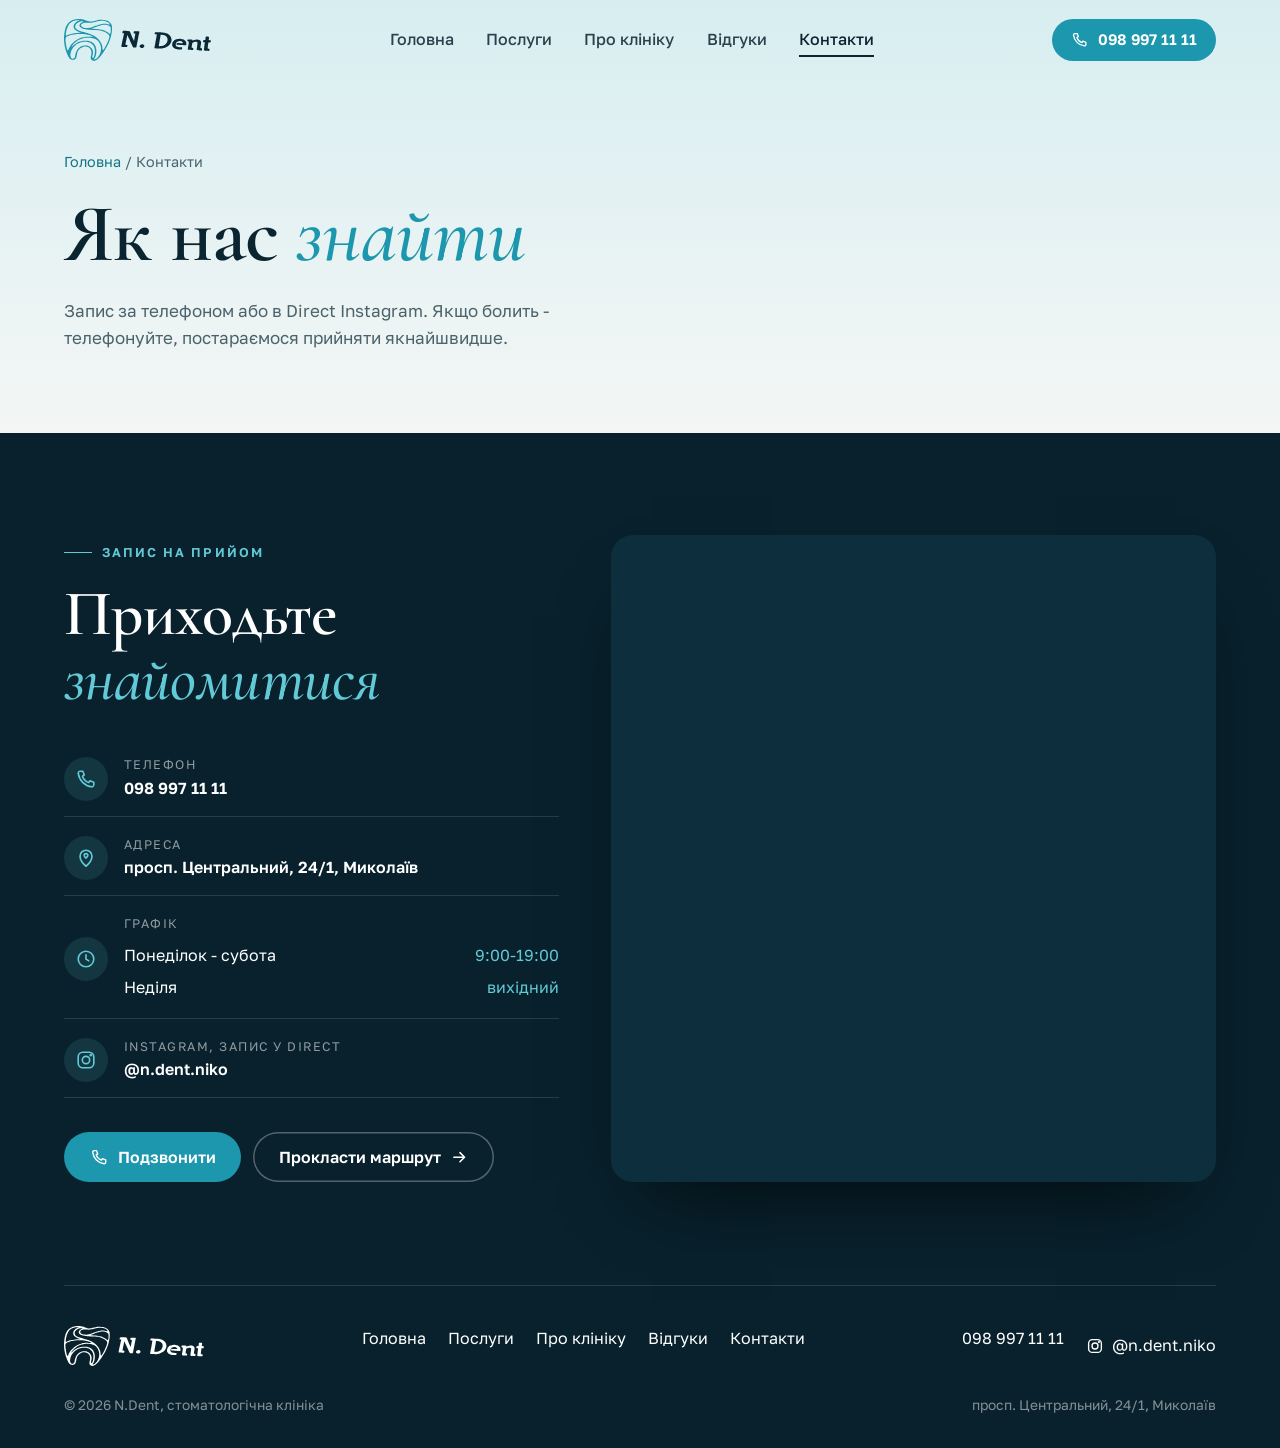
==== commit 7316eb9b: "Add files via upload" ====
--- a/kontakty.html
+++ b/kontakty.html
@@ -5,15 +5,15 @@
 <meta name="viewport" content="width=device-width, initial-scale=1, viewport-fit=cover">
 <meta name="robots" content="noindex, nofollow">
 <title>Контакти - стоматологія N.Dent, Миколаїв</title>
-<meta name="description" content="N.Dent: просп. Центральний, 24/1, Миколаїв. Телефон 098 997 11 11. Пн-Сб 9:00-19:00, неділя вихідний.">
-<meta name="theme-color" content="#1d97ad">
+<meta name="description" content="N.Dent: просп. Центральний, 24/1, Миколаїв. Телефон 098 997 11 11. Пн-Сб 9:00-19:00.">
+<meta name="theme-color" content="#08212c">
 <link rel="icon" href="img/favicon.svg" type="image/svg+xml">
 <link rel="apple-touch-icon" href="img/apple-touch-icon.png">
 <meta property="og:type" content="website">
 <meta property="og:locale" content="uk_UA">
 <meta property="og:site_name" content="N.Dent">
 <meta property="og:title" content="Контакти - стоматологія N.Dent, Миколаїв">
-<meta property="og:description" content="N.Dent: просп. Центральний, 24/1, Миколаїв. Телефон 098 997 11 11. Пн-Сб 9:00-19:00, неділя вихідний.">
+<meta property="og:description" content="N.Dent: просп. Центральний, 24/1, Миколаїв. Телефон 098 997 11 11. Пн-Сб 9:00-19:00.">
 <meta property="og:url" content="https://konkos-design.github.io/n-dent-mykolaiv/kontakty.html">
 <meta property="og:image" content="https://konkos-design.github.io/n-dent-mykolaiv/img/og.jpg">
 <meta property="og:image:width" content="1200">
@@ -21,13 +21,13 @@
 <meta property="og:image:alt" content="Стоматологія N.Dent у Миколаєві">
 <meta name="twitter:card" content="summary_large_image">
 <meta name="twitter:title" content="Контакти - стоматологія N.Dent, Миколаїв">
-<meta name="twitter:description" content="N.Dent: просп. Центральний, 24/1, Миколаїв. Телефон 098 997 11 11. Пн-Сб 9:00-19:00, неділя вихідний.">
+<meta name="twitter:description" content="N.Dent: просп. Центральний, 24/1, Миколаїв. Телефон 098 997 11 11. Пн-Сб 9:00-19:00.">
 <meta name="twitter:image" content="https://konkos-design.github.io/n-dent-mykolaiv/img/og.jpg">
-<link rel="preload" href="fonts/bitter-cyrillic-700-normal.woff2" as="font" type="font/woff2" crossorigin>
+<link rel="preload" href="fonts/cormorant-garamond-cyrillic-600-normal.woff2" as="font" type="font/woff2" crossorigin>
 <link rel="preload" href="fonts/golos-text-cyrillic-400-normal.woff2" as="font" type="font/woff2" crossorigin>
 <link rel="stylesheet" href="css/style.css">
 </head>
-<body>
+<body class="light-top">
 <svg width="0" height="0" style="position:absolute" aria-hidden="true"><defs>
 <symbol id="i-phone" viewBox="0 0 24 24" fill="none" stroke="currentColor" stroke-width="1.8" stroke-linecap="round" stroke-linejoin="round"><path d="M5.5 3.5h3l1.6 4.2-2 1.3a11 11 0 0 0 6.9 6.9l1.3-2 4.2 1.6v3a2 2 0 0 1-2.2 2A17 17 0 0 1 3.5 5.7a2 2 0 0 1 2-2.2z"/></symbol>
 <symbol id="i-pin" viewBox="0 0 24 24" fill="none" stroke="currentColor" stroke-width="1.8" stroke-linecap="round" stroke-linejoin="round"><path d="M12 21s-6.5-5.6-6.5-11a6.5 6.5 0 0 1 13 0c0 5.4-6.5 11-6.5 11z"/><path d="M12 7.2c-1.1 0-2 .8-2 1.9 0 1.6 2 3.1 2 3.1s2-1.5 2-3.1c0-1.1-.9-1.9-2-1.9z"/></symbol>
@@ -54,74 +54,36 @@
 <a class="skip" href="#main">Перейти до змісту</a>
 <header class="header">
   <div class="wrap header__in">
-    <a class="brand" href="index.html" aria-label="N.Dent - на головну"><img src="img/logo.svg" alt="N.Dent" width="140" height="40"></a>
+    <a class="brand" href="index.html" aria-label="N.Dent - на головну"><img class="b-light" src="img/logo-white.svg" alt="N.Dent" width="147" height="42"><img class="b-dark" src="img/logo.svg" alt="" width="147" height="42"></a>
     <nav class="nav" aria-label="Головне меню"><a href="index.html">Головна</a><a href="poslugy.html">Послуги</a><a href="pro-nas.html">Про клініку</a><a href="vidguky.html">Відгуки</a><a href="kontakty.html" aria-current="page">Контакти</a></nav>
-    <div class="header__call">
-      <a class="btn" href="tel:+380989971111"><svg aria-hidden="true"><use href="#i-phone"/></svg><span>098 997 11 11</span></a>
-      <button class="burger" type="button" aria-label="Меню" aria-expanded="false" aria-controls="mnav"><span></span><span></span><span></span></button>
-    </div>
+    <div class="hcall"><a class="btn" href="tel:+380989971111"><svg aria-hidden="true"><use href="#i-phone"/></svg><span>098 997 11 11</span></a><button class="burger" type="button" aria-label="Меню" aria-expanded="false" aria-controls="mnav"><span></span><span></span><span></span></button></div>
   </div>
 </header>
-<nav class="mnav" id="mnav" aria-label="Мобільне меню"><a href="index.html">Головна</a><a href="poslugy.html">Послуги</a><a href="pro-nas.html">Про клініку</a><a href="vidguky.html">Відгуки</a><a href="kontakty.html">Контакти</a>
-  <a class="btn btn--light" href="tel:+380989971111"><svg aria-hidden="true"><use href="#i-phone"/></svg><span>Подзвонити: 098 997 11 11</span></a>
-  <small>просп. Центральний, 24/1, Миколаїв</small>
-</nav>
-
-<main id="main">
-<section class="phero">
-  <div class="wrap">
-    <div class="crumbs"><a href="index.html">Головна</a> / Контакти</div>
-    <h1 class="rv">Як нас знайти</h1>
-    <p class="lead rv rv-d1">Запис за телефоном або в Direct Instagram. Якщо болить - телефонуйте, постараємося прийняти якнайшвидше.</p>
-  </div>
-  <svg class="phero__mark" viewBox="74 48 1221 1064" aria-hidden="true"><path fill="currentColor" fill-rule="evenodd" d="M818 1108C798 1105 776 1092 765 1076C761 1071 758 1065 758 1064C752 1051 752 1003 757 991C759 988 761 982 761 977C762 972 764 966 765 964C770 946 774 889 770 874C768 860 760 839 753 827C726 776 670 745 608 747C580 748 572 750 544 761C525 769 512 776 491 790C483 795 462 815 453 826C444 837 430 859 425 868C423 872 421 878 419 880C417 885 413 899 410 912C409 915 408 920 408 924C407 927 406 934 405 938C403 943 402 951 401 956C399 969 396 984 395 987C395 988 394 991 394 993C394 996 393 1000 392 1002C391 1004 390 1009 389 1013C388 1017 387 1022 385 1024C383 1027 382 1031 381 1033C381 1035 380 1038 379 1040C377 1041 375 1044 374 1046C373 1048 368 1054 362 1059C349 1072 335 1078 308 1083C302 1084 281 1082 275 1080C273 1080 270 1079 269 1079C268 1079 261 1076 255 1073C228 1061 205 1037 191 1010C189 1006 186 1000 183 996C180 993 178 988 178 987C176 983 170 970 168 967C166 964 161 952 161 950C161 949 159 945 157 940C155 936 153 931 153 930C153 929 152 926 150 923C148 919 147 916 147 915C147 914 141 899 139 895C138 894 136 890 136 886C135 883 133 877 131 873C129 869 128 866 128 865C128 864 126 860 125 855C119 840 110 813 108 802C108 798 106 790 104 783C102 777 100 770 100 768C100 766 99 763 98 761C97 757 93 737 93 731C93 729 92 726 92 725C91 723 89 716 88 709C88 702 86 694 86 690C83 672 82 665 81 664C81 663 80 656 80 649C79 642 79 631 78 624C77 618 77 609 76 604C76 599 76 588 75 579C74 560 74 543 75 498C76 482 78 459 80 444C81 435 83 424 83 418C84 411 85 402 85 398C86 393 87 385 88 381C91 361 92 353 95 346C96 341 98 331 100 322C102 314 105 303 106 298C108 292 111 283 112 277C114 271 116 264 118 260C120 257 121 252 122 250C123 245 125 240 139 212C144 200 156 182 163 174C165 172 167 169 168 168C171 163 190 141 198 134C201 131 213 122 219 118C222 115 226 112 228 110C230 108 233 107 234 107C234 107 236 106 238 105C239 103 244 101 247 99C251 96 254 94 255 94C255 93 269 86 274 85C277 84 280 83 281 82C287 78 300 72 310 70C315 68 324 66 330 65C335 63 343 61 347 60C351 59 361 57 370 56C379 55 388 54 390 53C416 48 495 48 517 54C523 55 530 56 535 56C539 56 545 57 548 58C551 58 556 59 559 60C562 61 566 62 569 63C571 64 575 65 577 66C580 66 583 67 586 68C588 69 592 70 594 71C601 72 610 76 617 78C620 80 627 82 632 84C637 86 646 90 652 92C659 94 666 96 670 97C673 98 678 100 682 101C688 104 709 109 724 112C738 114 772 114 781 111C785 110 791 109 795 108C798 108 805 107 810 106C815 106 822 104 826 103C838 101 869 93 873 91C875 90 881 88 885 88C890 87 903 84 914 81C957 72 966 71 1001 70C1030 69 1041 69 1070 72C1076 73 1086 73 1094 74C1110 75 1129 79 1138 82C1143 84 1153 87 1161 90C1169 93 1176 95 1177 95C1180 95 1206 109 1212 113C1214 115 1220 119 1224 122C1242 135 1269 164 1276 179C1284 193 1291 216 1291 223C1291 225 1292 230 1293 234C1293 238 1294 243 1293 246C1293 248 1293 254 1294 259C1295 267 1295 283 1295 314C1294 333 1291 362 1289 369C1289 371 1288 377 1287 384C1287 391 1286 397 1285 400C1284 403 1283 408 1283 410C1283 412 1282 421 1280 429C1278 437 1276 446 1276 450C1275 454 1274 459 1273 462C1272 465 1271 470 1271 472C1270 475 1269 479 1269 482C1268 484 1266 489 1265 493C1264 497 1262 503 1261 506C1260 510 1258 516 1258 520C1256 531 1248 555 1240 576C1237 585 1231 599 1229 608C1226 616 1222 625 1221 627C1219 629 1217 636 1215 641C1213 646 1210 653 1209 656C1207 659 1206 662 1206 663C1206 666 1199 679 1196 685C1194 688 1192 693 1191 695C1190 697 1188 703 1185 707C1183 711 1181 715 1181 715C1181 716 1170 738 1162 750C1160 755 1157 761 1155 764C1153 768 1149 775 1145 781C1141 787 1137 794 1136 796C1135 800 1121 822 1100 853C1097 858 1091 866 1089 870C1087 874 1081 881 1078 887C1074 893 1068 902 1064 907C1060 912 1056 919 1054 921C1052 924 1049 927 1048 930C1046 932 1042 937 1040 941C1027 956 1023 960 1021 964C995 1004 931 1067 900 1085C865 1105 842 1112 818 1108ZM871 1068C875 1066 882 1061 887 1057C892 1054 898 1050 900 1049C906 1045 922 1030 930 1021C934 1016 940 1010 942 1007C945 1004 948 999 950 997C951 995 954 991 955 988C957 986 960 983 961 981C962 979 965 974 967 971C969 967 973 960 974 956C976 951 979 946 980 943C984 939 986 933 988 928C988 927 990 922 992 917C997 908 1000 897 1003 886C1004 881 1006 875 1007 872C1009 865 1012 849 1013 834C1014 813 1013 761 1011 757C1010 757 1009 754 1009 750C1006 733 999 710 992 696C990 690 987 683 986 679C982 668 979 661 972 651C969 646 965 638 962 633C960 629 953 620 947 613C942 607 936 601 935 599C933 597 918 585 903 574C892 566 876 557 858 550C848 546 843 545 826 540C820 538 812 536 810 536C808 535 801 533 796 533C791 532 783 530 778 530C732 521 675 520 624 526C593 530 590 530 582 532C570 535 556 539 553 540C552 540 547 542 542 542C527 545 493 558 471 570C463 574 452 579 447 582C420 596 398 611 375 630C368 636 359 643 356 646C338 660 304 695 292 712C289 716 284 723 281 728C271 741 267 748 268 750C269 754 273 754 276 752C277 751 281 749 283 747C290 742 319 714 323 708C324 707 328 703 332 700C337 697 343 692 347 689C354 683 389 660 401 653C405 651 410 648 412 647C415 644 424 640 442 633C450 629 459 626 474 621C479 620 485 618 488 617C491 615 499 613 506 612C512 611 520 609 524 609C553 602 558 601 580 599C608 597 660 599 680 602C701 607 721 612 738 617C743 619 748 620 749 620C751 620 753 621 754 622C756 623 759 624 761 625C766 627 780 635 782 637C784 638 788 641 793 643C798 646 804 650 807 652C809 654 816 659 821 664C826 668 832 674 834 676C837 679 841 684 843 686C846 689 849 694 850 696C852 699 855 704 856 706C862 713 872 733 874 740C876 746 880 759 883 766C884 769 885 774 886 776C886 779 887 784 888 786C889 789 890 795 891 799C891 803 893 809 894 811C894 813 895 820 895 825C896 830 896 842 897 850C897 870 896 906 893 918C892 923 891 929 891 932C889 950 884 969 881 976C879 979 878 984 877 987C877 990 876 995 875 998C865 1018 863 1022 850 1040C847 1043 844 1049 842 1052C841 1055 838 1059 837 1061C832 1069 837 1072 855 1072C863 1072 864 1071 871 1068ZM317 1050C327 1046 342 1032 345 1022C346 1019 348 1014 350 1010C355 1000 357 994 358 985C361 957 368 920 373 911C374 909 375 906 375 904C375 902 376 899 378 896C379 893 381 888 382 885C386 874 388 869 390 866C391 864 392 862 392 862C392 861 395 856 398 851C401 846 404 840 405 839C405 838 410 831 418 819C420 816 426 810 431 804C437 797 444 790 447 787C449 784 453 781 455 780C458 779 462 776 464 773C470 768 483 758 484 758C484 758 488 756 492 754C496 751 502 748 504 747C507 746 515 743 522 740C530 736 537 733 539 733C542 732 547 730 552 728C557 726 564 725 570 724C575 723 584 722 588 721C598 719 628 719 644 721C648 722 654 722 658 722C664 722 676 725 680 727C681 728 686 729 692 731C701 733 712 738 714 740C714 741 719 744 724 747C730 750 735 754 737 757C739 760 742 762 743 762C744 762 751 768 757 773C758 774 762 779 765 784C769 788 774 794 778 798C789 809 807 847 810 868C811 878 811 915 810 920C809 922 809 925 809 927C810 930 809 936 806 946C801 964 801 967 798 980C795 998 795 1005 796 1019C796 1034 797 1034 804 1036C809 1036 813 1034 820 1027C827 1019 829 1016 832 1008C834 1005 836 1000 837 998C838 995 840 991 840 988C840 985 842 980 843 977C845 973 847 965 848 959C848 953 850 946 851 942C852 939 853 934 853 931C853 929 854 923 854 918C856 908 858 887 858 878C858 874 858 870 859 868C861 862 859 832 856 818C854 811 853 803 853 800C852 797 851 791 849 787C848 782 846 776 846 773C846 770 844 766 841 761C839 758 836 751 834 748C832 740 830 736 820 722C808 703 796 690 780 679C776 675 770 671 766 668C761 664 737 651 731 649C728 649 713 643 706 640C691 634 658 628 624 626C611 626 558 628 552 629C550 629 543 631 537 632C509 637 461 653 444 662C439 665 430 670 416 677C405 683 381 699 376 704C373 706 369 710 365 712C356 719 332 742 325 751C307 771 289 795 284 807C282 810 279 817 276 822C267 837 263 846 260 853C259 856 257 862 255 864C253 867 252 871 252 874C251 876 250 880 249 883C248 890 244 907 242 917C241 921 240 928 239 932C239 935 238 941 237 945C235 953 236 981 238 985C239 986 240 990 240 992C241 995 242 999 243 1001C244 1004 245 1008 246 1010C251 1023 257 1034 263 1040C272 1047 277 1051 281 1052C289 1054 311 1052 317 1050ZM176 841C180 838 188 823 191 812C191 808 194 802 195 799C203 783 204 780 207 776C209 774 211 770 211 768C212 764 217 756 223 749C225 747 227 742 229 739C231 735 234 729 237 726C242 720 244 718 250 708C255 700 283 669 290 665C292 663 299 656 306 650C313 643 322 634 327 631C352 609 358 605 363 602C366 600 369 599 369 598C370 596 386 585 391 582C394 580 399 577 402 575C408 570 421 563 435 556C440 554 451 548 460 544C469 539 478 535 479 535C480 534 484 533 486 531C499 526 519 519 529 517C535 515 543 513 546 512C572 505 585 502 600 501C606 500 615 499 619 498C635 495 681 495 725 497C735 498 748 498 752 498C757 499 765 499 768 500C783 502 801 504 803 503C808 502 806 498 800 494C797 493 792 490 789 487C780 481 757 469 739 462C714 453 708 451 670 444C660 443 650 441 648 440C646 440 640 439 636 438C631 437 624 436 620 436C617 435 612 435 609 435C607 435 599 434 593 433C588 433 571 431 558 430C544 430 526 429 518 428C503 427 421 428 406 430C402 430 392 431 385 432C369 433 343 436 331 439C319 441 298 445 297 446C296 446 288 447 278 449C268 451 258 452 256 453C255 453 246 456 237 459C228 462 218 465 216 466C213 466 205 469 198 472C191 475 182 478 178 480C151 489 125 510 118 528C113 541 110 565 112 578C114 593 115 613 115 614C114 615 118 642 121 660C124 673 126 692 126 697C126 702 127 710 130 720C130 723 131 728 131 730C131 733 132 738 133 741C133 745 135 753 136 759C143 794 157 833 165 840C169 844 171 844 176 841ZM1075 829C1078 827 1092 809 1092 808C1092 807 1099 796 1100 796C1100 795 1101 794 1101 792C1102 791 1104 786 1107 782C1114 772 1118 765 1131 740C1137 728 1145 713 1148 706C1156 691 1157 689 1162 679C1178 644 1181 637 1181 636C1181 635 1186 622 1190 616C1191 613 1194 604 1197 597C1200 590 1204 579 1207 572C1220 541 1229 504 1227 489C1222 456 1209 438 1173 414C1169 412 1163 408 1160 405C1142 393 1100 372 1080 365C1075 363 1066 359 1061 357C1049 353 1034 349 1026 347C1023 346 1016 345 1010 343C993 339 984 337 966 335C925 329 897 327 832 326C758 325 721 323 708 321C705 320 696 319 689 318C682 318 670 317 662 315C655 314 644 312 639 312C634 311 626 309 622 309C572 297 567 296 541 286C512 275 488 260 479 245C477 243 475 239 473 236C464 223 463 204 469 191C474 180 478 175 492 161C506 146 509 143 522 138C526 136 535 132 542 129C563 119 562 120 562 117C562 105 516 104 478 115C472 117 465 119 461 121C446 128 425 138 421 142C418 144 414 147 411 150C403 156 382 178 379 183C376 188 373 192 367 200C363 207 360 216 359 230C357 253 360 266 372 282C373 284 376 288 379 291C388 304 418 326 435 333C438 334 444 336 449 338C468 347 474 349 480 350C486 352 501 357 516 362C535 369 554 374 566 376C569 377 575 378 579 380C583 382 592 384 598 386C604 388 612 390 614 391C617 391 623 393 628 394C637 396 652 400 664 405C668 406 676 408 680 409C690 411 700 414 710 419C714 420 720 423 724 423C732 425 744 430 764 438C772 441 781 445 784 446C791 449 806 456 809 458C810 459 813 461 816 462C819 463 826 467 832 471C839 474 849 481 856 485C880 499 894 510 917 531C940 552 962 575 971 587C973 590 976 594 979 598C981 601 984 605 985 608C986 610 988 613 990 615C991 616 994 620 996 623C998 626 1001 632 1004 637C1012 650 1032 691 1032 694C1032 695 1033 698 1034 700C1035 702 1037 709 1039 714C1040 719 1041 724 1042 724C1043 725 1043 729 1044 733C1044 736 1045 742 1046 744C1048 748 1048 754 1049 763C1051 800 1052 808 1054 813C1054 816 1055 820 1055 821C1055 825 1060 831 1064 832C1068 833 1071 832 1075 829ZM139 467C143 466 151 462 158 459C180 448 247 427 274 422C332 411 364 407 396 405C410 404 423 403 426 402C431 401 469 399 484 399C495 398 496 398 496 395C496 392 494 389 490 388C489 388 486 387 484 386C469 381 449 373 442 371C438 370 427 365 418 361C410 356 400 351 398 350C388 346 361 326 350 316C344 310 333 293 327 282C321 269 319 261 319 244C318 219 321 208 331 189C337 175 341 170 354 157C359 151 364 146 364 145C364 145 366 142 368 140C370 137 372 134 372 134C372 133 382 125 388 122C391 120 396 117 398 116C401 114 408 110 415 108C421 105 428 102 430 101C431 101 439 98 447 96C469 89 470 85 449 81C434 78 398 78 382 82C378 82 369 84 362 85C345 88 328 93 311 100C304 104 294 108 289 110C268 119 249 132 229 151C217 163 205 177 203 181C202 182 198 188 195 193C187 205 184 211 180 222C178 226 175 232 174 234C172 236 170 241 169 246C167 250 164 257 162 262C160 267 156 276 154 282C152 288 149 295 148 296C147 298 144 308 142 318C135 344 135 347 131 360C130 367 128 376 127 381C126 385 125 391 125 394C125 396 125 401 124 405C122 419 121 429 121 444C121 461 122 464 128 467C132 469 131 469 139 467ZM1244 419C1251 416 1253 412 1256 396C1257 390 1259 383 1260 380C1262 373 1263 346 1262 308C1262 264 1261 259 1250 247C1231 224 1198 206 1163 198C1137 193 1096 191 1076 194C1059 197 1040 200 1033 202C1029 203 1022 205 1017 206C1004 209 995 212 982 216C975 218 968 220 966 221C951 225 940 228 937 230C935 231 927 234 920 237C912 240 903 243 899 244C895 246 888 249 884 250C879 252 870 256 865 258C853 264 831 271 821 274C817 275 811 277 809 279C806 280 800 282 795 283C790 284 786 286 785 287C783 288 784 291 787 292C791 293 814 297 825 297C830 298 840 299 848 300C855 300 872 302 887 303C928 305 948 307 964 310C968 311 975 312 981 313C992 314 1003 316 1032 322C1041 323 1051 325 1054 326C1057 326 1062 328 1065 329C1068 331 1075 333 1080 335C1085 336 1094 339 1100 342C1106 344 1116 348 1122 351C1136 356 1161 369 1171 377C1175 380 1180 384 1183 386C1188 389 1200 399 1217 414C1225 421 1235 423 1244 419ZM684 278C687 277 693 276 696 276C699 275 704 274 707 274C710 274 716 272 720 271C725 270 734 268 740 268C748 266 755 265 763 262C769 260 781 256 788 254C803 251 813 247 832 240C838 238 846 235 848 234C851 233 858 230 863 228C868 226 876 224 880 222C885 221 892 218 896 217C909 212 915 209 924 207C935 203 941 202 958 196C965 193 976 190 984 188C991 186 998 184 1000 184C1003 183 1010 181 1018 179C1025 178 1034 176 1038 175C1043 174 1050 173 1055 172C1060 171 1069 170 1075 170C1088 168 1113 168 1127 169C1150 172 1156 172 1166 175C1181 178 1190 180 1195 183C1209 189 1231 192 1235 188C1238 185 1237 176 1231 166C1224 155 1193 131 1176 123C1129 103 1062 92 1012 95C984 97 948 102 922 107C904 111 876 119 872 121C870 122 865 124 860 125C855 126 850 128 849 128C848 129 838 131 828 133C817 134 805 137 802 137C775 143 748 146 730 145C658 141 623 140 613 141C608 141 599 142 593 143C558 147 523 167 512 188C508 196 508 197 508 208C507 224 511 229 528 242C532 245 537 249 539 251C544 255 566 266 575 269C578 270 588 272 597 274C605 275 615 276 618 277C630 279 673 280 684 278Z"/></svg>
-</section>
-<section class="section" style="padding-top:clamp(20px,3vw,40px)">
-  <div class="wrap">
-    <div class="visit">
-      <div class="visit__card rv">
-        <h2>N.Dent</h2>
-        <ul class="info">
-          <li><svg aria-hidden="true"><use href="#i-phone"/></svg><div><small>Телефон</small><a href="tel:+380989971111">098 997 11 11</a></div></li>
-          <li><svg aria-hidden="true"><use href="#i-pin"/></svg><div><small>Адреса</small><a href="https://www.google.com/maps/place/?q=place_id:ChIJP1YwaQDJxUAR0qogbNPwJ9c" target="_blank" rel="noopener">просп. Центральний, 24/1, Миколаїв</a></div></li>
-          <li><svg aria-hidden="true"><use href="#i-insta"/></svg><div><small>Instagram</small><a href="https://www.instagram.com/n.dent.niko/" target="_blank" rel="noopener">@n.dent.niko</a></div></li>
-        </ul>
-        <table class="hours" aria-label="Графік роботи"><tbody>
-          <tr><td>Понеділок</td><td>9:00-19:00</td></tr><tr><td>Вівторок</td><td>9:00-19:00</td></tr><tr><td>Середа</td><td>9:00-19:00</td></tr><tr><td>Четвер</td><td>9:00-19:00</td></tr><tr><td>П'ятниця</td><td>9:00-19:00</td></tr><tr><td>Субота</td><td>9:00-19:00</td></tr><tr><td>Неділя</td><td>вихідний</td></tr>
-        </tbody></table>
-        <div style="display:flex;flex-wrap:wrap;gap:10px;margin-top:28px">
-          <a class="btn" href="tel:+380989971111"><svg aria-hidden="true"><use href="#i-phone"/></svg><span>Подзвонити</span></a>
-          <a class="btn btn--light" href="https://www.google.com/maps/place/?q=place_id:ChIJP1YwaQDJxUAR0qogbNPwJ9c" target="_blank" rel="noopener"><svg aria-hidden="true"><use href="#i-pin"/></svg><span>Маршрут</span></a>
-        </div>
-      </div>
-      <div class="map rv rv-d2" style="min-height:560px"><iframe title="N.Dent на карті" loading="lazy" referrerpolicy="no-referrer-when-downgrade" src="https://maps.google.com/maps?q=46.9685259,31.9726483&amp;z=16&amp;hl=uk&amp;output=embed"></iframe></div>
+<nav class="mnav" id="mnav" aria-label="Мобільне меню"><a class="l" href="index.html">Головна</a><a class="l" href="poslugy.html">Послуги</a><a class="l" href="pro-nas.html">Про клініку</a><a class="l" href="vidguky.html">Відгуки</a><a class="l" href="kontakty.html">Контакти</a><a class="btn" href="tel:+380989971111"><svg aria-hidden="true"><use href="#i-phone"/></svg><span>Подзвонити: 098 997 11 11</span></a></nav>
+<main id="main"><section class="phero"><div class="wrap"><div class="crumbs"><a href="index.html">Головна</a> / Контакти</div><h1 class="rv">Як нас <em>знайти</em></h1><p class="lead rv d1">Запис за телефоном або в Direct Instagram. Якщо болить - телефонуйте, постараємося прийняти якнайшвидше.</p></div></section><section class="sec dark" id="kontakt">
+  <div class="wrap visit">
+    <div class="rv">
+      <span class="kicker">Запис на прийом</span>
+      <h2 class="h2">Приходьте <em>знайомитися</em></h2>
+      <ul class="info">
+        <li><svg aria-hidden="true"><use href="#i-phone"/></svg><div><small>Телефон</small><a href="tel:+380989971111">098 997 11 11</a></div></li>
+        <li><svg aria-hidden="true"><use href="#i-pin"/></svg><div><small>Адреса</small><a href="https://www.google.com/maps/place/?q=place_id:ChIJP1YwaQDJxUAR0qogbNPwJ9c" target="_blank" rel="noopener">просп. Центральний, 24/1, Миколаїв</a></div></li>
+        <li><svg aria-hidden="true"><use href="#i-clock"/></svg><div><small>Графік</small><table class="hours"><tbody><tr><td>Понеділок - субота</td><td>9:00-19:00</td></tr><tr><td>Неділя</td><td>вихідний</td></tr></tbody></table></div></li>
+        <li><svg aria-hidden="true"><use href="#i-insta"/></svg><div><small>Instagram, запис у Direct</small><a href="https://www.instagram.com/n.dent.niko/" target="_blank" rel="noopener">@n.dent.niko</a></div></li>
+      </ul>
+      <div style="display:flex;flex-wrap:wrap;gap:12px"><a class="btn" href="tel:+380989971111"><svg aria-hidden="true"><use href="#i-phone"/></svg><span>Подзвонити</span></a><a class="btn btn--line" href="https://www.google.com/maps/place/?q=place_id:ChIJP1YwaQDJxUAR0qogbNPwJ9c" target="_blank" rel="noopener"><span>Прокласти маршрут</span><svg class="ar" aria-hidden="true"><use href="#i-arrow"/></svg></a></div>
     </div>
+    <div class="map rv d2"><iframe title="N.Dent на карті" loading="lazy" referrerpolicy="no-referrer-when-downgrade" src="https://maps.google.com/maps?q=46.9685259,31.9726483&amp;z=16&amp;hl=uk&amp;output=embed"></iframe></div>
   </div>
 </section>
-</main>
-<footer class="footer">
+</main><footer class="footer">
   <div class="wrap">
-    <div class="footer__grid">
-      <div>
-        <img src="img/logo-white.svg" alt="N.Dent" width="160" height="46" loading="lazy">
-        <p>Сучасна стоматологія для всієї родини в центрі Миколаєва. Терапія, хірургія, імплантація, ортопедія, гігієна і дитячий прийом.</p>
-      </div>
-      <div><h4>Сторінки</h4><ul><li><a href="index.html">Головна</a></li><li><a href="poslugy.html">Послуги</a></li><li><a href="pro-nas.html">Про клініку</a></li><li><a href="vidguky.html">Відгуки</a></li><li><a href="kontakty.html">Контакти</a></li></ul></div>
-      <div><h4>Послуги</h4><ul>
-        <li><a href="poslugy.html#terapiya">Лікування зубів</a></li>
-        <li><a href="poslugy.html#implantatsiya">Імплантація</a></li>
-        <li><a href="poslugy.html#hihiyena">Професійна гігієна</a></li>
-        <li><a href="poslugy.html#dity">Дитячий прийом</a></li>
-        <li><a href="poslugy.html#kapy">Капи</a></li>
-      </ul></div>
-      <div><h4>Контакти</h4><ul>
-        <li><a href="tel:+380989971111">098 997 11 11</a></li>
-        <li><a href="https://www.google.com/maps/place/?q=place_id:ChIJP1YwaQDJxUAR0qogbNPwJ9c" target="_blank" rel="noopener">просп. Центральний, 24/1, Миколаїв</a></li>
-        <li>Пн-Сб: 9:00-19:00<br>Нд: вихідний</li>
-        <li><a class="social" href="https://www.instagram.com/n.dent.niko/" target="_blank" rel="noopener"><svg aria-hidden="true"><use href="#i-insta"/></svg>@n.dent.niko</a></li>
-      </ul></div>
+    <div class="footer__in">
+      <img src="img/logo-white.svg" alt="N.Dent" width="140" height="40" loading="lazy">
+      <nav aria-label="Сторінки"><a href="index.html">Головна</a><a href="poslugy.html">Послуги</a><a href="pro-nas.html">Про клініку</a><a href="vidguky.html">Відгуки</a><a href="kontakty.html">Контакти</a></nav>
+      <div style="display:flex;gap:22px;flex-wrap:wrap"><a href="tel:+380989971111">098 997 11 11</a><a class="ig" href="https://www.instagram.com/n.dent.niko/" target="_blank" rel="noopener"><svg aria-hidden="true"><use href="#i-insta"/></svg>@n.dent.niko</a></div>
     </div>
-    <div class="footer__bottom"><span>&copy; <span id="yr">2026</span> N.Dent, стоматологічна клініка</span><span>Запис за телефоном або в Direct Instagram</span></div>
+    <div class="footer__b"><span>&copy; <span id="yr">2026</span> N.Dent, стоматологічна клініка</span><span>просп. Центральний, 24/1, Миколаїв</span></div>
   </div>
 </footer>
 <a class="fab" href="tel:+380989971111" aria-label="Подзвонити в N.Dent"><svg aria-hidden="true"><use href="#i-phone"/></svg></a>
--- a/css/style.css
+++ b/css/style.css
@@ -1,369 +1,339 @@
-/* N.Dent - стоматологічна клініка, Миколаїв */
-@font-face{font-family:"Bitter";font-style:normal;font-weight:600;font-display:swap;src:url(../fonts/bitter-cyrillic-600-normal.woff2) format("woff2");unicode-range:U+0301,U+0400-045F,U+0490-0491,U+04B0-04B1,U+2116}
-@font-face{font-family:"Bitter";font-style:normal;font-weight:600;font-display:swap;src:url(../fonts/bitter-latin-600-normal.woff2) format("woff2");unicode-range:U+0000-00FF,U+0131,U+0152-0153,U+02BB-02BC,U+02C6,U+02DA,U+02DC,U+2000-206F,U+20AC,U+2122,U+2191,U+2193,U+2212,U+2215,U+FEFF,U+FFFD}
-@font-face{font-family:"Bitter";font-style:normal;font-weight:700;font-display:swap;src:url(../fonts/bitter-cyrillic-700-normal.woff2) format("woff2");unicode-range:U+0301,U+0400-045F,U+0490-0491,U+04B0-04B1,U+2116}
-@font-face{font-family:"Bitter";font-style:normal;font-weight:700;font-display:swap;src:url(../fonts/bitter-latin-700-normal.woff2) format("woff2");unicode-range:U+0000-00FF,U+0131,U+0152-0153,U+02BB-02BC,U+02C6,U+02DA,U+02DC,U+2000-206F,U+20AC,U+2122,U+2191,U+2193,U+2212,U+2215,U+FEFF,U+FFFD}
+/* N.Dent - стоматологія, Миколаїв */
+@font-face{font-family:"Cormorant";font-style:normal;font-weight:500;font-display:swap;src:url(../fonts/cormorant-garamond-cyrillic-500-normal.woff2) format("woff2");unicode-range:U+0301,U+0400-045F,U+0490-0491,U+04B0-04B1,U+2116}
+@font-face{font-family:"Cormorant";font-style:normal;font-weight:500;font-display:swap;src:url(../fonts/cormorant-garamond-latin-500-normal.woff2) format("woff2");unicode-range:U+0000-00FF,U+0131,U+0152-0153,U+02BB-02BC,U+02C6,U+02DA,U+02DC,U+2000-206F,U+20AC,U+2122,U+2191,U+2193,U+2212,U+2215,U+FEFF,U+FFFD}
+@font-face{font-family:"Cormorant";font-style:normal;font-weight:600;font-display:swap;src:url(../fonts/cormorant-garamond-cyrillic-600-normal.woff2) format("woff2");unicode-range:U+0301,U+0400-045F,U+0490-0491,U+04B0-04B1,U+2116}
+@font-face{font-family:"Cormorant";font-style:normal;font-weight:600;font-display:swap;src:url(../fonts/cormorant-garamond-latin-600-normal.woff2) format("woff2");unicode-range:U+0000-00FF,U+0131,U+0152-0153,U+02BB-02BC,U+02C6,U+02DA,U+02DC,U+2000-206F,U+20AC,U+2122,U+2191,U+2193,U+2212,U+2215,U+FEFF,U+FFFD}
+@font-face{font-family:"Cormorant";font-style:italic;font-weight:500;font-display:swap;src:url(../fonts/cormorant-garamond-cyrillic-500-italic.woff2) format("woff2");unicode-range:U+0301,U+0400-045F,U+0490-0491,U+04B0-04B1,U+2116}
+@font-face{font-family:"Cormorant";font-style:italic;font-weight:500;font-display:swap;src:url(../fonts/cormorant-garamond-latin-500-italic.woff2) format("woff2");unicode-range:U+0000-00FF,U+0131,U+0152-0153,U+02BB-02BC,U+02C6,U+02DA,U+02DC,U+2000-206F,U+20AC,U+2122,U+2191,U+2193,U+2212,U+2215,U+FEFF,U+FFFD}
+@font-face{font-family:"Cormorant";font-style:italic;font-weight:600;font-display:swap;src:url(../fonts/cormorant-garamond-cyrillic-600-italic.woff2) format("woff2");unicode-range:U+0301,U+0400-045F,U+0490-0491,U+04B0-04B1,U+2116}
+@font-face{font-family:"Cormorant";font-style:italic;font-weight:600;font-display:swap;src:url(../fonts/cormorant-garamond-latin-600-italic.woff2) format("woff2");unicode-range:U+0000-00FF,U+0131,U+0152-0153,U+02BB-02BC,U+02C6,U+02DA,U+02DC,U+2000-206F,U+20AC,U+2122,U+2191,U+2193,U+2212,U+2215,U+FEFF,U+FFFD}
 @font-face{font-family:"Golos Text";font-style:normal;font-weight:400;font-display:swap;src:url(../fonts/golos-text-cyrillic-400-normal.woff2) format("woff2");unicode-range:U+0301,U+0400-045F,U+0490-0491,U+04B0-04B1,U+2116}
 @font-face{font-family:"Golos Text";font-style:normal;font-weight:400;font-display:swap;src:url(../fonts/golos-text-latin-400-normal.woff2) format("woff2");unicode-range:U+0000-00FF,U+0131,U+0152-0153,U+02BB-02BC,U+02C6,U+02DA,U+02DC,U+2000-206F,U+20AC,U+2122,U+2191,U+2193,U+2212,U+2215,U+FEFF,U+FFFD}
 @font-face{font-family:"Golos Text";font-style:normal;font-weight:500;font-display:swap;src:url(../fonts/golos-text-cyrillic-500-normal.woff2) format("woff2");unicode-range:U+0301,U+0400-045F,U+0490-0491,U+04B0-04B1,U+2116}
 @font-face{font-family:"Golos Text";font-style:normal;font-weight:500;font-display:swap;src:url(../fonts/golos-text-latin-500-normal.woff2) format("woff2");unicode-range:U+0000-00FF,U+0131,U+0152-0153,U+02BB-02BC,U+02C6,U+02DA,U+02DC,U+2000-206F,U+20AC,U+2122,U+2191,U+2193,U+2212,U+2215,U+FEFF,U+FFFD}
 @font-face{font-family:"Golos Text";font-style:normal;font-weight:600;font-display:swap;src:url(../fonts/golos-text-cyrillic-600-normal.woff2) format("woff2");unicode-range:U+0301,U+0400-045F,U+0490-0491,U+04B0-04B1,U+2116}
 @font-face{font-family:"Golos Text";font-style:normal;font-weight:600;font-display:swap;src:url(../fonts/golos-text-latin-600-normal.woff2) format("woff2");unicode-range:U+0000-00FF,U+0131,U+0152-0153,U+02BB-02BC,U+02C6,U+02DA,U+02DC,U+2000-206F,U+20AC,U+2122,U+2191,U+2193,U+2212,U+2215,U+FEFF,U+FFFD}
-@font-face{font-family:"Montserrat";font-style:normal;font-weight:600;font-display:swap;src:url(../fonts/montserrat-cyrillic-600-normal.woff2) format("woff2");unicode-range:U+0301,U+0400-045F,U+0490-0491,U+04B0-04B1,U+2116}
-@font-face{font-family:"Montserrat";font-style:normal;font-weight:600;font-display:swap;src:url(../fonts/montserrat-latin-600-normal.woff2) format("woff2");unicode-range:U+0000-00FF,U+0131,U+0152-0153,U+02BB-02BC,U+02C6,U+02DA,U+02DC,U+2000-206F,U+20AC,U+2122,U+2191,U+2193,U+2212,U+2215,U+FEFF,U+FFFD}
 
 :root{
+  --ink:#08212c;
+  --ink-2:#0d2f3d;
+  --ink-3:#134152;
   --teal:#1d97ad;
-  --teal-600:#14798c;
-  --teal-300:#5fc4d2;
-  --teal-100:#d9f0f3;
-  --ice:#eef7f8;
-  --paper:#fbfdfd;
-  --ink:#0b2836;
-  --ink-2:#0f3a4a;
-  --muted:#4a6570;
-  --line:#cfe3e7;
+  --teal-d:#137487;
+  --aqua:#62c9d6;
+  --mist:#d7eef1;
+  --porcelain:#f4f6f5;
   --white:#fff;
-  --r-lg:28px;
-  --r-md:18px;
-  --r-sm:12px;
-  --shadow:0 18px 50px -24px rgba(11,40,54,.35);
+  --text:#0b2530;
+  --muted:#4b636c;
+  --line:rgba(11,37,48,.12);
+  --line-d:rgba(255,255,255,.12);
+  --sh:0 2px 6px rgba(8,33,44,.06),0 18px 40px -18px rgba(8,33,44,.35),0 40px 80px -40px rgba(8,33,44,.35);
+  --sh-lg:0 4px 10px rgba(8,33,44,.08),0 30px 60px -24px rgba(8,33,44,.45),0 70px 120px -60px rgba(8,33,44,.45);
   --ease:cubic-bezier(.22,1,.36,1);
   --ease-back:cubic-bezier(.34,1.56,.64,1);
-  --wrap:1220px;
-  --gutter:clamp(16px,4vw,40px);
-  --head:"Bitter",Georgia,serif;
-  --body:"Golos Text",system-ui,-apple-system,"Segoe UI",sans-serif;
-  --caps:"Montserrat","Golos Text",sans-serif;
+  --wrap:1240px;
+  --gut:clamp(16px,4vw,44px);
+  --sec:clamp(64px,8vw,112px);
+  --serif:"Cormorant",Georgia,serif;
+  --sans:"Golos Text",system-ui,-apple-system,"Segoe UI",sans-serif;
 }
 *,*::before,*::after{box-sizing:border-box}
 html{-webkit-text-size-adjust:100%;scroll-behavior:smooth;scroll-padding-top:90px}
-body{margin:0;font-family:var(--body);font-size:clamp(16px,1.05vw,17.5px);line-height:1.6;color:var(--ink);background:var(--paper);overflow-x:hidden;-webkit-font-smoothing:antialiased}
+body{margin:0;font-family:var(--sans);font-size:clamp(16px,1.05vw,17.5px);line-height:1.62;color:var(--text);background:var(--porcelain);overflow-x:hidden;-webkit-font-smoothing:antialiased}
 img{max-width:100%;display:block}
 a{color:inherit}
-h1,h2,h3{font-family:var(--head);font-weight:700;line-height:1.12;letter-spacing:-.01em;margin:0;text-wrap:balance}
+h1,h2,h3{font-family:var(--serif);font-weight:600;line-height:1.02;letter-spacing:-.01em;margin:0;text-wrap:balance}
+h1 em,h2 em{font-style:italic;font-weight:500;color:var(--teal)}
 p{margin:0 0 1em}
-.wrap{width:100%;max-width:var(--wrap);margin:0 auto;padding:0 var(--gutter)}
-.sr-only{position:absolute;width:1px;height:1px;overflow:hidden;clip:rect(0 0 0 0);white-space:nowrap}
-.skip{position:absolute;left:12px;top:-60px;background:var(--ink);color:#fff;padding:10px 16px;border-radius:10px;z-index:200;transition:top .2s}
+.wrap{width:100%;max-width:var(--wrap);margin:0 auto;padding:0 var(--gut)}
+.skip{position:absolute;left:12px;top:-60px;background:var(--ink);color:#fff;padding:10px 16px;border-radius:10px;z-index:300;transition:top .2s}
 .skip:focus{top:12px}
-:focus-visible{outline:3px solid var(--teal-300);outline-offset:3px;border-radius:6px}
+:focus-visible{outline:3px solid var(--aqua);outline-offset:3px;border-radius:6px}
+.dark{background:var(--ink);color:#fff}
+.dark h2 em,.dark h1 em{color:var(--aqua)}
+.sec{padding:var(--sec) 0;position:relative}
+.kicker{display:inline-flex;align-items:center;gap:10px;font-size:.8rem;font-weight:600;letter-spacing:.16em;text-transform:uppercase;color:var(--teal-d);margin-bottom:18px}
+.kicker::before{content:"";width:28px;height:1.5px;background:currentColor}
+.dark .kicker{color:var(--aqua)}
+.h2{font-size:clamp(38px,5vw,68px)}
+.lead{font-size:clamp(17px,1.3vw,19.5px);color:var(--muted);max-width:52ch}
+.dark .lead{color:rgba(255,255,255,.72)}
+.head{display:flex;justify-content:space-between;align-items:flex-end;gap:24px 40px;flex-wrap:wrap;margin-bottom:clamp(32px,4vw,52px)}
+.head>div{max-width:720px}
+.head .lead{margin:14px 0 0}
 
 /* ---------- кнопки ---------- */
-.btn{--bg:var(--teal);--fg:#fff;position:relative;display:inline-flex;align-items:center;gap:.6em;padding:.95em 1.5em;border-radius:999px;background:var(--bg);color:var(--fg);font-weight:600;font-size:1rem;text-decoration:none;border:0;cursor:pointer;overflow:hidden;isolation:isolate;transition:transform .45s var(--ease),box-shadow .45s var(--ease);box-shadow:0 10px 26px -12px rgba(29,151,173,.8);white-space:nowrap}
-.btn::before{content:"";position:absolute;inset:0;z-index:-1;background:var(--ink);border-radius:inherit;transform:translateY(102%);transition:transform .5s var(--ease)}
-.btn:hover::before{transform:translateY(0)}
-.btn:hover{transform:translateY(-2px);box-shadow:0 16px 34px -14px rgba(11,40,54,.6)}
-.btn:active{transform:translateY(0) scale(.98)}
+.btn{position:relative;display:inline-flex;align-items:center;justify-content:center;gap:.6em;padding:1em 1.6em;border-radius:999px;background:var(--teal);color:#fff;font:600 1rem/1 var(--sans);text-decoration:none;border:0;cursor:pointer;overflow:hidden;isolation:isolate;white-space:nowrap;transition:transform .5s var(--ease),box-shadow .5s var(--ease),color .4s}
+.btn::after{content:"";position:absolute;inset:0;z-index:-1;border-radius:inherit;background:var(--ink-3);transform:scale(0,1);transform-origin:right;transition:transform .55s var(--ease)}
+.btn:hover::after{transform:scale(1,1);transform-origin:left}
+.btn:hover{box-shadow:0 14px 30px -14px rgba(8,33,44,.6)}
+.btn:active{transform:scale(.97)}
 .btn svg{width:1.15em;height:1.15em;flex:none;transition:transform .5s var(--ease-back)}
-.btn:hover svg{transform:rotate(-14deg) scale(1.1)}
-.btn--ghost{--bg:transparent;--fg:var(--ink);box-shadow:inset 0 0 0 1.5px var(--line)}
-.btn--ghost::before{background:var(--teal-100)}
-.btn--ghost:hover{box-shadow:inset 0 0 0 1.5px var(--teal)}
-.btn--light{--bg:#fff;--fg:var(--ink)}
-.btn--light::before{background:var(--teal-100)}
-.btn .arrow{transition:transform .45s var(--ease)}
-.btn:hover .arrow{transform:translateX(4px) rotate(0)}
-.link{position:relative;font-weight:600;text-decoration:none;color:var(--teal-600);display:inline-flex;align-items:center;gap:.4em}
-.link::after{content:"";position:absolute;left:0;right:0;bottom:-3px;height:2px;background:currentColor;transform:scaleX(0);transform-origin:right;transition:transform .45s var(--ease)}
-.link:hover::after{transform:scaleX(1);transform-origin:left}
-.link svg{width:1em;height:1em;transition:transform .4s var(--ease)}
-.link:hover svg{transform:translateX(4px)}
+.btn:hover svg{transform:rotate(-12deg) scale(1.08)}
+.btn--line{background:transparent;color:var(--text);box-shadow:inset 0 0 0 1.5px var(--line)}
+.btn--line::after{background:var(--text)}
+.btn--line:hover{color:#fff}
+.dark .btn--line{color:#fff;box-shadow:inset 0 0 0 1.5px rgba(255,255,255,.3)}
+.dark .btn--line::after{background:#fff}
+.dark .btn--line:hover{color:var(--ink)}
+.btn .ar{transition:transform .45s var(--ease)}
+.btn:hover .ar{transform:translateX(4px)}
+.ulink{position:relative;display:inline-flex;align-items:center;gap:.45em;font-weight:600;text-decoration:none;color:var(--teal-d)}
+.dark .ulink{color:var(--aqua)}
+.ulink::after{content:"";position:absolute;left:0;right:1.4em;bottom:-4px;height:1.5px;background:currentColor;transform:scaleX(.25);transform-origin:left;transition:transform .5s var(--ease)}
+.ulink:hover::after{transform:scaleX(1)}
+.ulink svg{width:1em;height:1em;transition:transform .45s var(--ease)}
+.ulink:hover svg{transform:translateX(5px)}
 
 /* ---------- шапка ---------- */
-.header{position:fixed;inset:0 0 auto;z-index:100;transition:background .4s,box-shadow .4s,transform .45s var(--ease)}
-.header.is-scrolled{background:rgba(251,253,253,.86);backdrop-filter:saturate(1.4) blur(14px);-webkit-backdrop-filter:saturate(1.4) blur(14px);box-shadow:0 1px 0 var(--line)}
-.header.is-hidden{transform:translateY(-100%)}
-.header__in{display:flex;align-items:center;justify-content:space-between;gap:20px;height:78px}
-.brand{display:block;flex:none;transition:transform .4s var(--ease)}
-.brand img{height:44px;width:auto}
-.brand:hover{transform:scale(1.03)}
-.nav{display:flex;align-items:center;gap:4px}
-.nav a{position:relative;padding:.55em .9em;border-radius:999px;font-weight:500;text-decoration:none;color:var(--ink-2);transition:color .3s,background .3s}
-.nav a:hover{background:var(--teal-100);color:var(--ink)}
-.nav a[aria-current="page"]{color:var(--teal-600)}
-.nav a[aria-current="page"]::after{content:"";position:absolute;left:50%;bottom:2px;width:5px;height:5px;border-radius:50%;background:var(--teal);transform:translateX(-50%)}
-.header__call{display:flex;align-items:center;gap:12px}
-.header__call .btn{padding:.75em 1.2em;font-size:.95rem}
-.burger{display:none;width:48px;height:48px;border-radius:50%;border:1.5px solid var(--line);background:#fff;cursor:pointer;position:relative;transition:transform .3s var(--ease),border-color .3s}
-.burger:hover{border-color:var(--teal)}
-.burger span{position:absolute;left:14px;right:14px;height:2px;background:var(--ink);border-radius:2px;transition:transform .45s var(--ease),opacity .3s}
+.header{position:fixed;inset:0 0 auto;z-index:100;color:#fff;transition:background .45s,color .45s,box-shadow .45s,transform .5s var(--ease)}
+.light-top .header{color:var(--text)}
+.header.solid{background:rgba(244,246,245,.88);color:var(--text);backdrop-filter:saturate(1.3) blur(14px);-webkit-backdrop-filter:saturate(1.3) blur(14px);box-shadow:0 1px 0 var(--line)}
+.header.hide{transform:translateY(-100%)}
+.header__in{display:flex;align-items:center;justify-content:space-between;gap:20px;height:80px}
+.brand{position:relative;display:block;height:42px;flex:none}
+.brand img{height:42px;width:auto;transition:opacity .4s}
+.brand .b-dark{position:absolute;inset:0;opacity:0}
+.light-top .header .b-light,.header.solid .b-light{opacity:0}
+.light-top .header .b-dark,.header.solid .b-dark{opacity:1}
+.nav{display:flex;gap:2px}
+.nav a{position:relative;padding:.55em .95em;font-weight:500;text-decoration:none;opacity:.86;transition:opacity .3s}
+.nav a::after{content:"";position:absolute;left:.95em;right:.95em;bottom:.3em;height:1.5px;background:currentColor;transform:scaleX(0);transform-origin:right;transition:transform .45s var(--ease)}
+.nav a:hover{opacity:1}
+.nav a:hover::after,.nav a[aria-current="page"]::after{transform:scaleX(1);transform-origin:left}
+.nav a[aria-current="page"]{opacity:1}
+.hcall{display:flex;align-items:center;gap:10px}
+.hcall .btn{padding:.8em 1.25em;font-size:.95rem}
+.burger{display:none;width:48px;height:48px;border-radius:50%;border:1.5px solid currentColor;background:transparent;color:inherit;cursor:pointer;position:relative;opacity:.9}
+.burger span{position:absolute;left:14px;right:14px;height:1.5px;background:currentColor;transition:transform .45s var(--ease),opacity .3s}
 .burger span:nth-child(1){top:18px}.burger span:nth-child(2){top:23px}.burger span:nth-child(3){top:28px}
-.menu-open .burger span:nth-child(1){transform:translateY(5px) rotate(45deg)}
-.menu-open .burger span:nth-child(2){opacity:0}
-.menu-open .burger span:nth-child(3){transform:translateY(-5px) rotate(-45deg)}
-.mnav{position:fixed;inset:0;z-index:90;background:var(--ink);color:#fff;display:flex;flex-direction:column;justify-content:center;padding:100px var(--gutter) 40px;clip-path:circle(0 at calc(100% - 44px) 39px);transition:clip-path .7s var(--ease);visibility:hidden}
-.menu-open .mnav{clip-path:circle(150% at calc(100% - 44px) 39px);visibility:visible}
-.mnav a{font-family:var(--head);font-size:clamp(28px,8vw,40px);text-decoration:none;padding:.25em 0;opacity:0;transform:translateY(16px);transition:opacity .5s,transform .6s var(--ease)}
-.menu-open .mnav a{opacity:1;transform:none}
-.menu-open .mnav a:nth-child(2){transition-delay:.05s}.menu-open .mnav a:nth-child(3){transition-delay:.1s}.menu-open .mnav a:nth-child(4){transition-delay:.15s}.menu-open .mnav a:nth-child(5){transition-delay:.2s}
-.mnav .btn{margin-top:28px;align-self:flex-start;font-family:var(--body);font-size:1.05rem}
-.mnav small{display:block;margin-top:18px;color:var(--teal-300)}
-.menu-open .header{background:transparent;box-shadow:none;backdrop-filter:none}
-.menu-open .brand img{filter:brightness(0) invert(1)}
-.menu-open .header__call .btn{display:none}
-
-/* ---------- загальні секції ---------- */
-.section{padding:clamp(72px,10vw,140px) 0;position:relative}
-.eyebrow{display:inline-flex;align-items:center;gap:.6em;font-family:var(--caps);font-weight:600;font-size:.78rem;letter-spacing:.14em;text-transform:uppercase;color:var(--teal-600);margin-bottom:18px}
-.eyebrow::before{content:"";width:22px;height:2px;background:currentColor;border-radius:2px}
-.h2{font-size:clamp(30px,4.2vw,54px)}
-.lead{font-size:clamp(17px,1.35vw,20px);color:var(--muted);max-width:56ch}
-.sec-head{display:grid;gap:14px;margin-bottom:clamp(36px,5vw,64px);max-width:760px}
-.sec-head--center{margin-inline:auto;text-align:center;justify-items:center}
+.open .burger span:nth-child(1){transform:translateY(5px) rotate(45deg)}
+.open .burger span:nth-child(2){opacity:0}
+.open .burger span:nth-child(3){transform:translateY(-5px) rotate(-45deg)}
+.mnav{position:fixed;inset:0;z-index:90;background:var(--ink);color:#fff;display:flex;flex-direction:column;justify-content:center;padding:100px var(--gut) 40px;clip-path:inset(0 0 100% 0);transition:clip-path .7s var(--ease);visibility:hidden}
+.open .mnav{clip-path:inset(0 0 0 0);visibility:visible}
+.mnav a.l{font-family:var(--serif);font-weight:600;font-size:clamp(34px,10vw,48px);line-height:1.15;text-decoration:none;opacity:0;transform:translateY(20px);transition:opacity .5s,transform .7s var(--ease)}
+.open .mnav a.l{opacity:1;transform:none}
+.open .mnav a.l:nth-child(2){transition-delay:.05s}.open .mnav a.l:nth-child(3){transition-delay:.1s}.open .mnav a.l:nth-child(4){transition-delay:.15s}.open .mnav a.l:nth-child(5){transition-delay:.2s}
+.mnav .btn{margin-top:30px;align-self:flex-start}
+.open .header{background:transparent;box-shadow:none;backdrop-filter:none;-webkit-backdrop-filter:none;color:#fff}
+.open .header .b-light{opacity:1}.open .header .b-dark{opacity:0}
+.open .hcall .btn{visibility:hidden}
+
+/* ---------- герой ---------- */
+.hero{position:relative;background:var(--ink);color:#fff;min-height:100svh;display:grid;grid-template-columns:1fr 1fr;overflow:hidden}
+.hero::before{content:"";position:absolute;left:-20%;top:-30%;width:70%;height:90%;background:radial-gradient(closest-side,rgba(29,151,173,.28),transparent);pointer-events:none}
+.hero__text{position:relative;z-index:2;display:flex;flex-direction:column;justify-content:center;padding:120px clamp(24px,4vw,64px) 64px max(var(--gut),calc((100vw - var(--wrap))/2 + var(--gut)))}
+.hero h1{font-size:clamp(52px,6.4vw,104px);line-height:.95}
+.hero h1 .ln{display:block;overflow:hidden;padding:.02em 0 .08em}
+.hero h1 .ln>span{display:inline-block}
+.hero__p{margin:28px 0 36px;max-width:42ch;font-size:clamp(17px,1.25vw,19px);color:rgba(255,255,255,.74)}
+.hero__cta{display:flex;flex-wrap:wrap;gap:12px}
+.hero__cta .btn--line{color:#fff;box-shadow:inset 0 0 0 1.5px rgba(255,255,255,.3)}
+.hero__cta .btn--line::after{background:#fff}
+.hero__cta .btn--line:hover{color:var(--ink)}
+.hero__addr{display:flex;align-items:center;gap:10px;margin-top:44px;padding-top:24px;border-top:1px solid var(--line-d);color:rgba(255,255,255,.66);font-size:.95rem}
+.hero__addr svg{width:20px;height:20px;color:var(--aqua);flex:none}
+.hero__media{position:relative;min-height:100svh;overflow:hidden}
+.hero__svg{position:absolute;inset:0;width:100%;height:100%;display:block}
+.hero__svg .lines{fill:var(--aqua)}
+.hero__media::after{content:"";position:absolute;inset:0 0 auto;height:160px;background:linear-gradient(180deg,rgba(8,33,44,.7),rgba(8,33,44,0));pointer-events:none;z-index:1}
+img.pl{object-position:20% 50%}
+.hero__scroll{position:absolute;right:28px;bottom:28px;z-index:3;display:flex;align-items:center;gap:10px;font-size:.78rem;letter-spacing:.16em;text-transform:uppercase;color:rgba(255,255,255,.75)}
+.hero__scroll i{width:1.5px;height:44px;background:rgba(255,255,255,.25);position:relative;overflow:hidden}
+.hero__scroll i::after{content:"";position:absolute;left:0;right:0;top:-40%;height:40%;background:var(--aqua);animation:drip 2.2s var(--ease) infinite}
+@keyframes drip{to{top:100%}}
+
+/* ---------- маніфест ---------- */
+.mani{display:grid;grid-template-columns:1.15fr .85fr;gap:clamp(36px,6vw,96px);align-items:center}
+.mani__text{font-family:var(--serif);font-weight:500;font-size:clamp(30px,3.4vw,50px);line-height:1.14;letter-spacing:-.005em;margin:0}
+.mani__text .w{transition:opacity .2s}
+.mani__text b{font-weight:600;font-style:italic;color:var(--teal)}
+.mani__meta{display:flex;flex-wrap:wrap;gap:12px 32px;margin-top:32px;color:var(--muted)}
+.mani__meta strong{display:block;font-family:var(--serif);font-size:30px;line-height:1;color:var(--text)}
+.stack{position:relative;aspect-ratio:4/5;max-width:480px;width:100%;justify-self:center}
+.ph{border-radius:22px;overflow:hidden;box-shadow:var(--sh-lg);background:var(--mist)}
+.ph img{width:100%;height:100%;object-fit:cover}
+.stack .a{position:absolute;left:0;top:0;width:78%;aspect-ratio:4/5;transform:rotate(-3deg)}
+.stack .b{position:absolute;right:0;bottom:0;width:58%;aspect-ratio:4/3;transform:rotate(4deg);border:6px solid #fff}
+.stack .tag{position:absolute;left:-14px;bottom:18%;background:var(--ink);color:#fff;border-radius:14px;padding:12px 16px;font-size:.9rem;line-height:1.3;box-shadow:var(--sh)}
+.stack .tag b{display:block;font-family:var(--serif);font-size:26px;color:var(--aqua)}
+
+/* ---------- послуги: редакційний список ---------- */
+.slist{list-style:none;margin:0;padding:0;border-top:1px solid var(--line)}
+.srow{border-bottom:1px solid var(--line)}
+.srow a{display:grid;grid-template-columns:64px 1fr 1fr 56px;align-items:center;gap:24px;padding:26px 0;text-decoration:none;position:relative}
+.srow .n{font-weight:600;font-size:.9rem;color:var(--teal-d);letter-spacing:.06em}
+.srow h3{font-size:clamp(30px,3.6vw,52px);transition:transform .6s var(--ease),color .4s}
+.srow p{margin:0;color:var(--muted);max-width:44ch}
+.srow .go{width:56px;height:56px;border-radius:50%;display:grid;place-items:center;box-shadow:inset 0 0 0 1.5px var(--line);transition:background .4s,color .4s,transform .6s var(--ease),box-shadow .4s}
+.srow .go svg{width:20px;height:20px}
+.srow .th{display:none}
+.srow a:hover h3{transform:translateX(14px);color:var(--teal-d)}
+.srow a:hover .go{background:var(--teal);color:#fff;box-shadow:none;transform:rotate(-45deg)}
+.peek{position:fixed;left:0;top:0;z-index:60;width:300px;aspect-ratio:4/5;pointer-events:none;border-radius:20px;overflow:hidden;box-shadow:var(--sh-lg);opacity:0;transform:translate3d(-50%,-50%,0) scale(.7) rotate(-4deg);transition:opacity .35s,transform .5s var(--ease)}
+.peek.on{opacity:1}
+.peek img{position:absolute;inset:0;width:100%;height:100%;object-fit:cover;opacity:0;transform:scale(1.1);transition:opacity .4s,transform .8s var(--ease)}
+.peek img.on{opacity:1;transform:none}
+
+/* ---------- горизонтальні стрічки (перетягування) ---------- */
+.rail{display:flex;gap:20px;overflow-x:auto;overscroll-behavior-x:contain;scroll-snap-type:x mandatory;padding:12px var(--gut) 40px;scroll-padding:0 var(--gut);scrollbar-width:none;cursor:grab;user-select:none;-webkit-user-select:none}
+.rail::-webkit-scrollbar{display:none}
+.rail.drag{cursor:grabbing;scroll-snap-type:none;scroll-behavior:auto}
+.rail>*{scroll-snap-align:start;flex:none}
+.rail img{pointer-events:none;-webkit-user-drag:none}
+.rail-wrap{position:relative}
+.rail-ctrl{display:flex;align-items:center;gap:10px}
+.rail-ctrl button{width:52px;height:52px;border-radius:50%;border:0;background:transparent;color:inherit;box-shadow:inset 0 0 0 1.5px var(--line);cursor:pointer;display:grid;place-items:center;transition:background .35s,color .35s,box-shadow .35s,opacity .3s}
+.dark .rail-ctrl button{box-shadow:inset 0 0 0 1.5px var(--line-d)}
+.rail-ctrl button:hover{background:var(--teal);color:#fff;box-shadow:none}
+.rail-ctrl button:disabled{opacity:.3;pointer-events:none}
+.rail-ctrl svg{width:20px;height:20px}
+.rail-ctrl .prev svg{transform:scaleX(-1)}
+.rail-bar{height:2px;background:var(--line);border-radius:2px;margin:0 var(--gut);max-width:calc(var(--wrap) - 2*var(--gut));overflow:hidden}
+.dark .rail-bar{background:var(--line-d)}
+.rail-bar i{display:block;height:100%;width:30%;background:var(--teal);border-radius:2px;transform-origin:left;transition:transform .15s linear}
+.dark .rail-bar i{background:var(--aqua)}
+@media (min-width:1240px){.rail{padding-left:calc((100vw - var(--wrap))/2 + var(--gut));scroll-padding-left:calc((100vw - var(--wrap))/2 + var(--gut))}.rail-bar{margin:0 auto}}
+
+/* етапи капи */
+.step{width:min(80vw,360px);min-height:360px;border-radius:22px;padding:30px;background:var(--ink-2);box-shadow:inset 0 0 0 1px var(--line-d);display:flex;flex-direction:column}
+.step .num{display:inline-grid;place-items:center;width:52px;height:52px;border-radius:50%;background:var(--teal);color:#fff;font-weight:600;font-size:1.05rem;margin-bottom:auto}
+.step h3{font-size:34px;margin:40px 0 10px}
+.step p{margin:0;color:rgba(255,255,255,.7)}
+.step--ph{padding:0;overflow:hidden;width:min(80vw,300px);box-shadow:0 30px 60px -30px rgba(0,0,0,.7)}
+.step--ph img{width:100%;height:100%;object-fit:cover}
+
+/* лікарі */
+.team{display:grid;grid-template-columns:repeat(3,1fr);gap:20px}
+.doc{background:#fff;border-radius:22px;padding:30px;box-shadow:var(--sh);transition:transform .6s var(--ease),box-shadow .6s var(--ease)}
+.doc:hover{transform:translateY(-6px);box-shadow:var(--sh-lg)}
+.mono{width:64px;height:64px;border-radius:50%;display:flex;align-items:center;justify-content:center;font:600 22px/1 var(--serif);color:#fff;background:linear-gradient(140deg,var(--teal),var(--ink-3));margin-bottom:22px;letter-spacing:.02em}
+.doc h3{font-size:30px}
+.doc .role{display:block;color:var(--teal-d);font-weight:600;font-size:.95rem;margin:8px 0 12px}
+.doc p{margin:0;color:var(--muted);font-size:.97rem}
+
+/* відгуки */
+.rev{width:min(84vw,400px);background:#fff;border-radius:22px;padding:28px;box-shadow:var(--sh);display:flex;flex-direction:column;align-self:stretch}
+.rev .st{color:#e9a400;letter-spacing:3px;font-size:15px}
+.rev p{margin:14px 0 22px;font-size:.98rem;flex:1}
+.who{display:flex;align-items:center;gap:12px}
+.av{width:42px;height:42px;border-radius:50%;flex:none;display:flex;align-items:center;justify-content:center;font:600 15px/1 var(--sans);color:#fff;background:var(--teal);letter-spacing:.02em}
+.who b{display:block;font-weight:600;line-height:1.3}
+.who small{display:block;color:var(--muted);font-size:.84rem}
+.score{display:flex;align-items:center;gap:16px}
+.score strong{font-family:var(--serif);font-size:64px;line-height:.9}
+.score .st{color:#e9a400;letter-spacing:3px}
+.score small{display:block;color:var(--muted)}
+.rgrid{columns:3 300px;column-gap:20px}
+.rgrid .rev{width:auto;break-inside:avoid;margin:0 0 20px;display:block}
+.rgrid .rev p{flex:none}
+
+/* контакти */
+.visit{display:grid;grid-template-columns:.9fr 1.1fr;gap:clamp(28px,4vw,56px);align-items:stretch}
+.info{list-style:none;margin:30px 0 34px;padding:0;display:grid;gap:4px}
+.info li{display:grid;grid-template-columns:44px 1fr;gap:16px;align-items:center;padding:14px 0;border-bottom:1px solid var(--line-d)}
+.info svg{width:44px;height:44px;padding:11px;border-radius:50%;background:rgba(98,201,214,.12);color:var(--aqua)}
+.info small{display:block;color:rgba(255,255,255,.55);font-size:.78rem;letter-spacing:.12em;text-transform:uppercase}
+.info a{color:#fff;text-decoration:none;font-weight:600}
+.info a:hover{color:var(--aqua)}
+.hours{width:100%;border-collapse:collapse;margin-top:6px}
+.hours td{padding:3px 0}
+.hours td+td{text-align:right;color:var(--aqua)}
+.map{position:relative;border-radius:22px;overflow:hidden;min-height:440px;background:var(--ink-2);box-shadow:0 40px 80px -40px rgba(0,0,0,.8)}
+.map iframe{position:absolute;inset:0;width:100%;height:100%;border:0}
+
+/* ---------- підсторінки ---------- */
+.phero{padding:150px 0 clamp(40px,5vw,64px);background:linear-gradient(180deg,var(--mist),var(--porcelain))}
+.phero h1{font-size:clamp(48px,6.4vw,96px);max-width:14ch}
+.phero .lead{margin-top:20px}
+.crumbs{font-size:.9rem;color:var(--muted);margin-bottom:20px}
+.crumbs a{color:var(--teal-d);text-decoration:none}
+.chips{display:flex;flex-wrap:wrap;gap:10px;margin-top:32px}
+.chips a{padding:.6em 1.1em;border-radius:999px;background:#fff;box-shadow:0 1px 2px rgba(8,33,44,.08),inset 0 0 0 1px var(--line);text-decoration:none;font-weight:500;font-size:.95rem;transition:background .3s,color .3s,box-shadow .3s,transform .4s var(--ease)}
+.chips a:hover{background:var(--teal);color:#fff;box-shadow:0 10px 20px -10px rgba(29,151,173,.8);transform:translateY(-2px)}
+.svc{display:grid;grid-template-columns:.9fr 1.1fr;gap:clamp(32px,6vw,96px);align-items:center;padding:clamp(44px,5vw,72px) 0;border-top:1px solid var(--line)}
+.svc:first-child{border-top:0;padding-top:0}
+.svc:nth-child(even) .svc__ph{order:2}
+.svc__ph{position:relative;max-width:440px;width:100%;justify-self:center}
+.svc__ph::before{content:"";position:absolute;inset:18px -18px -18px 18px;border-radius:24px;background:var(--mist)}
+.svc:nth-child(even) .svc__ph::before{inset:18px 18px -18px -18px}
+.svc__ph .ph{position:relative;aspect-ratio:4/5;transition:transform .8s var(--ease)}
+.svc__ph:hover .ph{transform:translateY(-6px) rotate(-1deg)}
+.svc h2{font-size:clamp(36px,4vw,56px);margin-bottom:16px}
+.svc p{color:var(--muted)}
+.checks{list-style:none;padding:0;margin:18px 0 28px;display:grid;gap:10px}
+.checks li{position:relative;padding-left:30px}
+.checks li::before{content:"";position:absolute;left:0;top:.42em;width:18px;height:18px;border-radius:50%;background:var(--teal) url("data:image/svg+xml,%3Csvg xmlns='http://www.w3.org/2000/svg' viewBox='0 0 24 24' fill='none' stroke='%23fff' stroke-width='3.2' stroke-linecap='round' stroke-linejoin='round'%3E%3Cpath d='M6 12.5l4 4 8-9'/%3E%3C/svg%3E") center/11px no-repeat}
+.story{display:grid;grid-template-columns:1.1fr .9fr;gap:clamp(32px,6vw,96px);align-items:center}
+.story .ph{aspect-ratio:4/3;max-width:560px}
+.plist{display:grid;grid-template-columns:repeat(2,1fr);gap:20px}
+.pl{background:#fff;border-radius:22px;padding:28px;box-shadow:var(--sh)}
+.pl svg{width:46px;height:46px;padding:11px;border-radius:50%;background:var(--mist);color:var(--teal-d);margin-bottom:18px}
+.pl h3{font-size:28px;margin-bottom:8px}
+.pl p{margin:0;color:var(--muted)}
+.gal{width:min(70vw,320px);aspect-ratio:4/5}
+.note{font-size:.88rem;color:var(--muted)}
+
+/* ---------- футер ---------- */
+.footer{background:var(--ink);color:rgba(255,255,255,.7);padding:0 0 32px}
+.footer__in{display:flex;flex-wrap:wrap;justify-content:space-between;gap:28px;padding-top:40px;border-top:1px solid var(--line-d)}
+.footer img{height:40px;width:auto}
+.footer nav{display:flex;flex-wrap:wrap;gap:6px 22px}
+.footer a{color:#fff;text-decoration:none;transition:color .3s}
+.footer a:hover{color:var(--aqua)}
+.footer__b{display:flex;flex-wrap:wrap;justify-content:space-between;gap:12px;margin-top:28px;font-size:.86rem;color:rgba(255,255,255,.5)}
+.footer .ig{display:inline-flex;align-items:center;gap:8px}
+.footer .ig svg{width:18px;height:18px}
+
+.fab{position:fixed;right:16px;bottom:16px;z-index:80;width:58px;height:58px;border-radius:50%;background:var(--teal);color:#fff;display:none;place-items:center;box-shadow:0 14px 30px -10px rgba(29,151,173,.9);transform:scale(0);transition:transform .5s var(--ease-back)}
+.fab.on{transform:scale(1)}
+.fab svg{width:24px;height:24px}
 
 /* reveal */
-.rv{opacity:0;transform:translateY(34px);transition:opacity .9s var(--ease),transform 1s var(--ease)}
+.rv{opacity:0;transform:translateY(30px);transition:opacity .9s var(--ease),transform 1s var(--ease)}
 .rv.in{opacity:1;transform:none}
-.rv-d1{transition-delay:.08s}.rv-d2{transition-delay:.16s}.rv-d3{transition-delay:.24s}.rv-d4{transition-delay:.32s}
-.rv-img{clip-path:inset(12% 12% 12% 12% round 28px);transition:clip-path 1.2s var(--ease),opacity .6s}
-.rv-img.in{clip-path:inset(0 0 0 0 round 28px)}
-
-/* ---------- герой ---------- */
-.hero{position:relative;min-height:100svh;padding:120px 0 60px;display:flex;align-items:center;overflow:hidden;background:radial-gradient(1200px 600px at 85% 20%,var(--teal-100),transparent 60%),var(--paper)}
-.hero__grid{display:grid;grid-template-columns:1.05fr .95fr;gap:clamp(30px,5vw,80px);align-items:center}
-.hero h1{font-size:clamp(40px,5.4vw,80px);line-height:1.02}
-@media (min-width:901px){.hero h1 .line{white-space:nowrap}}
-.hero h1 .line{display:block;overflow:hidden;padding-bottom:.06em}
-.hero h1 .line>span{display:inline-block}
-.hero h1 em{font-style:normal;color:var(--teal);position:relative}
-.hero__text{margin:26px 0 34px;max-width:46ch;font-size:clamp(17px,1.3vw,19.5px);color:var(--muted)}
-.hero__cta{display:flex;flex-wrap:wrap;gap:12px}
-.trust{display:flex;flex-wrap:wrap;gap:10px 26px;margin-top:38px;padding-top:26px;border-top:1px solid var(--line);font-size:.95rem;color:var(--muted)}
-.trust b{color:var(--ink);font-family:var(--head);font-size:1.3rem;margin-right:.25em}
-.trust .stars{color:#f5b301;letter-spacing:1px}
-.hero__media{position:relative;justify-self:center;width:min(100%,560px)}
-.tooth{width:100%;height:auto;display:block;overflow:visible;filter:drop-shadow(0 30px 40px rgba(11,40,54,.22))}
-.tooth .lines{fill:#fff;opacity:.85}
-.tooth image{transform-origin:center;transform-box:fill-box}
-.chip{position:absolute;display:flex;align-items:center;gap:10px;background:#fff;padding:12px 16px;border-radius:16px;box-shadow:var(--shadow);font-weight:600;font-size:.92rem;line-height:1.25;max-width:230px}
-.chip svg{width:34px;height:34px;flex:none;padding:7px;border-radius:10px;background:var(--teal-100);color:var(--teal-600)}
-.chip--a{left:-6%;bottom:18%}
-.chip--b{right:-4%;top:12%}
-.float{animation:float 6s ease-in-out infinite}
-.float.delay{animation-delay:-3s}
-@keyframes float{0%,100%{transform:translateY(0)}50%{transform:translateY(-10px)}}
-
-/* хвиля-розділювач */
-.wave{display:block;width:100%;height:clamp(60px,9vw,130px);color:var(--teal-300)}
-.wave path{fill:none;stroke:currentColor;stroke-width:2.2;stroke-linecap:round}
-.wave path+path{stroke:var(--teal);opacity:.5}
-
-/* ---------- послуги: бенто ---------- */
-.bento{display:grid;grid-template-columns:repeat(6,1fr);grid-auto-rows:minmax(230px,auto);gap:16px}
-.tile{position:relative;border-radius:var(--r-lg);overflow:hidden;background:var(--ice);padding:28px;display:flex;flex-direction:column;justify-content:flex-end;text-decoration:none;color:var(--ink);isolation:isolate;transition:transform .6s var(--ease),box-shadow .6s var(--ease)}
-.tile:hover{transform:translateY(-6px);box-shadow:var(--shadow)}
-.tile h3{font-size:clamp(22px,2vw,28px);margin-bottom:8px}
-.tile p{color:var(--muted);margin:0;font-size:.98rem}
-.tile .ico{position:absolute;top:24px;left:24px;width:54px;height:54px;padding:12px;border-radius:16px;background:#fff;color:var(--teal);transition:transform .6s var(--ease-back),background .4s,color .4s}
-.tile:hover .ico{transform:rotate(-8deg) scale(1.08);background:var(--teal);color:#fff}
-.tile .go{position:absolute;top:24px;right:24px;width:44px;height:44px;border-radius:50%;display:grid;place-items:center;background:rgba(255,255,255,.7);transition:transform .5s var(--ease),background .4s}
-.tile .go svg{width:18px;height:18px}
-.tile:hover .go{transform:rotate(-45deg);background:#fff}
-.tile--photo{color:#fff;min-height:420px}
-.tile--photo img{position:absolute;inset:0;width:100%;height:100%;object-fit:cover;z-index:-2;transition:transform 1.2s var(--ease)}
-.tile--photo::after{content:"";position:absolute;inset:0;z-index:-1;background:linear-gradient(180deg,rgba(11,40,54,0) 35%,rgba(11,40,54,.88))}
-.tile--photo:hover img{transform:scale(1.06)}
-.tile--photo p{color:rgba(255,255,255,.85)}
-.tile--photo .ico{background:rgba(255,255,255,.18);color:#fff;backdrop-filter:blur(6px)}
-.tile--teal{background:var(--teal);color:#fff}
-.tile--teal p{color:rgba(255,255,255,.85)}
-.tile--teal .ico{background:rgba(255,255,255,.16);color:#fff}
-.tile--ink{background:var(--ink);color:#fff}
-.tile--ink p{color:rgba(255,255,255,.75)}
-.tile--ink .ico{background:rgba(255,255,255,.1);color:var(--teal-300)}
-.t-a{grid-column:span 3;grid-row:span 2}
-.t-b{grid-column:span 3}
-.t-c{grid-column:span 3}
-.t-d{grid-column:span 2}
-.t-e{grid-column:span 2}
-.t-f{grid-column:span 2}
-.tile .tags{display:flex;flex-wrap:wrap;gap:6px;margin-top:14px}
-.tile .tags span{font-size:.8rem;padding:.3em .75em;border-radius:999px;background:rgba(255,255,255,.18);border:1px solid rgba(255,255,255,.3)}
-
-/* ---------- лічильники ---------- */
-.stats{background:var(--ink);color:#fff;border-radius:var(--r-lg);padding:clamp(34px,5vw,60px);display:grid;grid-template-columns:repeat(4,1fr);gap:24px;position:relative;overflow:hidden}
-.stats::before{content:"";position:absolute;right:-80px;top:-80px;width:340px;height:340px;background:url(../img/mark.svg) center/contain no-repeat;opacity:.07;filter:invert(1)}
-.stat b{display:block;font-family:var(--head);font-size:clamp(40px,5vw,66px);line-height:1;color:var(--teal-300)}
-.stat span{display:block;margin-top:10px;color:rgba(255,255,255,.75);font-size:.98rem}
-
-/* ---------- капа: горизонтальний шлях ---------- */
-.steps{position:relative;overflow:hidden;background:var(--ice)}
-.steps__pin{min-height:100svh;display:flex;flex-direction:column;justify-content:center;padding:clamp(70px,9vw,110px) 0}
-.steps__track{display:flex;align-items:center;gap:22px;padding:0 var(--gutter);will-change:transform}
-.step{flex:0 0 min(78vw,420px);background:#fff;border-radius:var(--r-lg);padding:30px;position:relative;box-shadow:0 1px 0 var(--line)}
-.step__n{font-family:var(--head);font-size:76px;line-height:1;color:var(--teal-100);-webkit-text-stroke:1.5px var(--teal);display:block;margin-bottom:14px}
-.step h3{font-size:26px;margin-bottom:10px}
-.step p{color:var(--muted);margin:0}
-.step--photo{padding:0;overflow:hidden;height:420px}
-.step--photo img{width:100%;height:100%;object-fit:cover}
-.step--intro{background:transparent;box-shadow:none;padding:0 20px 0 0;flex-basis:min(86vw,460px);display:flex;flex-direction:column;justify-content:center}
-.steps__line{position:absolute;left:0;right:0;top:50%;height:2px;background:repeating-linear-gradient(90deg,var(--teal-300) 0 10px,transparent 10px 18px);opacity:.5;z-index:-1}
-.progress{height:4px;background:var(--line);border-radius:4px;margin:34px var(--gutter) 0;max-width:420px;overflow:hidden}
-.progress i{display:block;height:100%;width:100%;background:var(--teal);transform-origin:left;transform:scaleX(0)}
-
-/* ---------- чому ми ---------- */
-.why{display:grid;grid-template-columns:.9fr 1.1fr;gap:clamp(30px,6vw,90px);align-items:center}
-.why__media{position:relative}
-.why__media img{border-radius:var(--r-lg);width:100%;aspect-ratio:4/5;object-fit:cover}
-.why__badge{position:absolute;right:-18px;bottom:28px;background:var(--teal);color:#fff;border-radius:22px;padding:18px 22px;box-shadow:var(--shadow);font-weight:600;line-height:1.3}
-.why__badge b{display:block;font-family:var(--head);font-size:34px}
-.plist{list-style:none;margin:30px 0 0;padding:0;display:grid;gap:4px}
-.plist li{display:grid;grid-template-columns:52px 1fr;gap:16px;padding:18px 0;border-bottom:1px solid var(--line);align-items:start}
-.plist li:last-child{border-bottom:0}
-.plist svg{width:52px;height:52px;padding:12px;border-radius:15px;background:var(--teal-100);color:var(--teal-600);transition:transform .5s var(--ease-back)}
-.plist li:hover svg{transform:rotate(-10deg) scale(1.06)}
-.plist h3{font-size:21px;margin:4px 0 4px}
-.plist p{margin:0;color:var(--muted)}
-
-/* ---------- відгуки ---------- */
-.reviews{background:linear-gradient(180deg,var(--paper),var(--ice))}
-.rating{display:flex;align-items:center;gap:18px;flex-wrap:wrap}
-.rating b{font-family:var(--head);font-size:64px;line-height:1}
-.rating .stars{font-size:22px;color:#f5b301;letter-spacing:2px}
-.rating small{display:block;color:var(--muted)}
-.rgrid{columns:3 300px;column-gap:18px}
-.rcard{break-inside:avoid;background:#fff;border-radius:var(--r-md);padding:26px;margin:0 0 18px;border:1px solid var(--line);transition:transform .5s var(--ease),box-shadow .5s var(--ease),border-color .4s;position:relative}
-.rcard:hover{transform:translateY(-4px);box-shadow:var(--shadow);border-color:transparent}
-.rcard .q{position:absolute;right:22px;top:18px;width:30px;height:30px;color:var(--teal-100)}
-.rcard .stars{color:#f5b301;letter-spacing:2px;font-size:15px}
-.rcard p{margin:12px 0 18px;font-size:.98rem}
-.rcard footer{display:flex;align-items:center;gap:12px;font-size:.92rem}
-.ava{width:40px;height:40px;border-radius:50%;display:grid;place-items:center;font-weight:600;color:#fff;background:var(--teal);flex:none}
-.rcard footer span{display:block;color:var(--muted);font-size:.82rem}
-.marquee{overflow:hidden;mask-image:linear-gradient(90deg,transparent,#000 8%,#000 92%,transparent);-webkit-mask-image:linear-gradient(90deg,transparent,#000 8%,#000 92%,transparent)}
-.marquee__track{display:flex;align-items:flex-start;gap:18px;width:max-content;animation:marq 70s linear infinite}
-.marquee:hover .marquee__track{animation-play-state:paused}
-.marquee .rcard{width:min(84vw,380px);margin:0;flex:none}
-@keyframes marq{to{transform:translateX(-50%)}}
-
-/* ---------- сертифікат / CTA ---------- */
-.gift{display:grid;grid-template-columns:auto 1fr auto;gap:28px;align-items:center;background:var(--teal);color:#fff;border-radius:var(--r-lg);padding:clamp(28px,4vw,48px);position:relative;overflow:hidden}
-.gift svg.big{width:84px;height:84px;color:#fff}
-.gift h2{font-size:clamp(26px,3vw,38px);margin-bottom:8px}
-.gift p{margin:0;color:rgba(255,255,255,.88)}
-.gift::after{content:"";position:absolute;inset:auto -60px -120px auto;width:300px;height:300px;border-radius:50%;border:2px solid rgba(255,255,255,.18);box-shadow:0 0 0 30px rgba(255,255,255,.05),0 0 0 60px rgba(255,255,255,.04)}
-
-.visit{display:grid;grid-template-columns:1fr 1.1fr;gap:18px}
-.visit__card{background:var(--ink);color:#fff;border-radius:var(--r-lg);padding:clamp(28px,4vw,48px);display:flex;flex-direction:column}
-.visit__card h2{font-size:clamp(30px,3.6vw,46px);margin-bottom:24px}
-.info{list-style:none;margin:0 0 30px;padding:0;display:grid;gap:18px}
-.info li{display:grid;grid-template-columns:44px 1fr;gap:14px;align-items:start}
-.info svg{width:44px;height:44px;padding:10px;border-radius:13px;background:rgba(255,255,255,.08);color:var(--teal-300)}
-.info small{display:block;color:rgba(255,255,255,.6);font-size:.82rem;text-transform:uppercase;letter-spacing:.08em}
-.info a{color:#fff;text-decoration:none;font-weight:600}
-.info a:hover{color:var(--teal-300)}
-.visit__card .btn{align-self:flex-start;margin-top:auto}
-.map{border-radius:var(--r-lg);overflow:hidden;min-height:420px;background:var(--ice);position:relative}
-.map iframe{position:absolute;inset:0;width:100%;height:100%;border:0;filter:saturate(.8) hue-rotate(-8deg)}
-.hours{width:100%;border-collapse:collapse;font-size:.95rem}
-.hours td{padding:6px 0;border-bottom:1px dashed rgba(255,255,255,.15)}
-.hours td+td{text-align:right;color:var(--teal-300)}
-
-/* ---------- підсторінки ---------- */
-.phero{padding:150px 0 clamp(50px,7vw,90px);background:radial-gradient(900px 500px at 90% 0,var(--teal-100),transparent 60%),var(--paper);position:relative;overflow:hidden}
-.phero h1{font-size:clamp(38px,5.6vw,74px);max-width:15ch}
-.phero .lead{margin-top:20px}
-.crumbs{font-size:.88rem;color:var(--muted);margin-bottom:22px}
-.crumbs a{text-decoration:none;color:var(--teal-600)}
-.phero__mark{position:absolute;right:-60px;bottom:-80px;width:min(46vw,460px);opacity:.09;color:var(--teal)}
-
-.svc{display:grid;grid-template-columns:1fr 1fr;gap:clamp(28px,6vw,90px);align-items:center;padding:clamp(40px,6vw,80px) 0;border-top:1px solid var(--line)}
-.svc:first-of-type{border-top:0}
-.svc:nth-of-type(even) .svc__media{order:2}
-.svc__media img{width:100%;aspect-ratio:4/5;object-fit:cover;border-radius:var(--r-lg)}
-.svc__media.noimg{aspect-ratio:4/3;border-radius:var(--r-lg);background:var(--ice);display:grid;place-items:center;color:var(--teal)}
-.svc__media.noimg svg{width:38%;height:auto}
-.svc h2{font-size:clamp(28px,3.4vw,44px);margin:6px 0 16px}
-.svc .ico{width:56px;height:56px;padding:13px;border-radius:16px;background:var(--teal-100);color:var(--teal-600)}
-.checks{list-style:none;padding:0;margin:20px 0 26px;display:grid;gap:10px}
-.checks li{position:relative;padding-left:32px}
-.checks li::before{content:"";position:absolute;left:0;top:.35em;width:20px;height:20px;border-radius:50%;background:var(--teal-100) url("data:image/svg+xml,%3Csvg xmlns='http://www.w3.org/2000/svg' viewBox='0 0 24 24' fill='none' stroke='%2314798c' stroke-width='3' stroke-linecap='round' stroke-linejoin='round'%3E%3Cpath d='M6 12.5l4 4 8-9'/%3E%3C/svg%3E") center/13px no-repeat}
-.subnav{position:sticky;top:78px;z-index:20;background:rgba(251,253,253,.92);backdrop-filter:blur(10px);-webkit-backdrop-filter:blur(10px);border-bottom:1px solid var(--line)}
-.subnav__in{display:flex;gap:8px;overflow-x:auto;padding:12px 0;scrollbar-width:none}
-.subnav__in::-webkit-scrollbar{display:none}
-.subnav a{flex:none;padding:.5em 1em;border-radius:999px;border:1px solid var(--line);text-decoration:none;font-weight:500;font-size:.92rem;transition:background .3s,border-color .3s,color .3s}
-.subnav a:hover,.subnav a.on{background:var(--teal);border-color:var(--teal);color:#fff}
-
-.team{display:grid;grid-template-columns:repeat(3,1fr);gap:18px}
-.doc{background:#fff;border:1px solid var(--line);border-radius:var(--r-lg);padding:30px;transition:transform .5s var(--ease),box-shadow .5s var(--ease)}
-.doc:hover{transform:translateY(-5px);box-shadow:var(--shadow)}
-.doc .mono{width:72px;height:72px;border-radius:22px;display:grid;place-items:center;font-family:var(--head);font-size:26px;color:#fff;background:linear-gradient(135deg,var(--teal),var(--ink-2));margin-bottom:20px}
-.doc h3{font-size:24px}
-.doc .role{color:var(--teal-600);font-weight:600;margin:6px 0 12px;display:block}
-.doc p{color:var(--muted);margin:0;font-size:.97rem}
-.gallery{display:grid;grid-template-columns:repeat(4,1fr);gap:14px}
-.gallery figure{margin:0;border-radius:var(--r-md);overflow:hidden;aspect-ratio:4/5}
-.gallery img{width:100%;height:100%;object-fit:cover;transition:transform 1s var(--ease)}
-.gallery figure:hover img{transform:scale(1.06)}
-.gallery figure:nth-child(2),.gallery figure:nth-child(4){transform:translateY(40px)}
-.story{display:grid;grid-template-columns:1.1fr .9fr;gap:clamp(30px,6vw,90px);align-items:center}
-.story img{border-radius:var(--r-lg);width:100%;aspect-ratio:4/5;object-fit:cover}
-.note{font-size:.86rem;color:var(--muted)}
-
-/* ---------- футер ---------- */
-.footer{background:var(--ink);color:rgba(255,255,255,.78);padding:70px 0 30px}
-.footer__grid{display:grid;grid-template-columns:1.4fr 1fr 1fr 1fr;gap:36px}
-.footer img{height:46px;width:auto;margin-bottom:18px}
-.footer h4{font-family:var(--caps);font-size:.78rem;letter-spacing:.14em;text-transform:uppercase;color:var(--teal-300);margin:6px 0 14px}
-.footer ul{list-style:none;margin:0;padding:0;display:grid;gap:8px}
-.footer a{text-decoration:none;color:#fff;transition:color .3s}
-.footer a:hover{color:var(--teal-300)}
-.footer__bottom{display:flex;flex-wrap:wrap;justify-content:space-between;gap:12px;margin-top:50px;padding-top:24px;border-top:1px solid rgba(255,255,255,.12);font-size:.86rem;color:rgba(255,255,255,.55)}
-.social{display:inline-flex;align-items:center;gap:10px}
-.social svg{width:20px;height:20px}
-
-/* плаваюча кнопка дзвінка на телефоні */
-.fab{position:fixed;right:16px;bottom:16px;z-index:80;width:60px;height:60px;border-radius:50%;background:var(--teal);color:#fff;display:none;place-items:center;box-shadow:0 14px 30px -10px rgba(29,151,173,.9);transition:transform .4s var(--ease-back)}
-.fab svg{width:26px;height:26px}
-.fab::before{content:"";position:absolute;inset:0;border-radius:50%;border:2px solid var(--teal);animation:ring 2.4s var(--ease) infinite}
-.fab:active{transform:scale(.92)}
-@keyframes ring{from{transform:scale(1);opacity:.8}to{transform:scale(1.6);opacity:0}}
+.d1{transition-delay:.08s}.d2{transition-delay:.16s}.d3{transition-delay:.24s}
 
 /* ---------- адаптив ---------- */
 @media (max-width:1080px){
   .nav{display:none}
   .burger{display:block}
-  .t-a{grid-column:span 6;grid-row:auto}
-  .t-b,.t-c{grid-column:span 3}
-  .t-d,.t-e,.t-f{grid-column:span 2}
-  .footer__grid{grid-template-columns:1fr 1fr}
-  .team{grid-template-columns:1fr 1fr}
+  .srow a{grid-template-columns:48px 1fr 56px}
+  .srow p{grid-column:2;grid-row:2}
+  .srow .go{grid-column:3;grid-row:1/3}
+  .team,.plist{grid-template-columns:1fr 1fr}
 }
 @media (max-width:900px){
-  .hero{padding-top:104px;min-height:auto}
-  .hero__grid,.why,.visit,.story,.svc{grid-template-columns:1fr}
-  .hero__media{width:min(88%,440px);margin-top:10px}
-  .svc:nth-of-type(even) .svc__media{order:0}
-  .stats{grid-template-columns:1fr 1fr}
-  .gift{grid-template-columns:1fr;text-align:left}
-  .why__badge{right:12px}
-  .gallery{grid-template-columns:1fr 1fr}
-  .gallery figure:nth-child(2),.gallery figure:nth-child(4){transform:none}
-  .steps__pin{min-height:auto}
-  .steps__track{flex-direction:column;padding:0 var(--gutter)}
-  .step{flex-basis:auto}
-  .step--photo{height:auto;aspect-ratio:4/3}
-  .progress,.steps__line{display:none}
+  .hero{grid-template-columns:1fr;min-height:0}
+  .hero__media{order:-1;min-height:0;height:68svh}
+  .hero__text{padding:36px var(--gut) 56px}
+  .hero__scroll{display:none}
+  .mani,.visit,.story,.svc{grid-template-columns:1fr}
+  .stack{max-width:400px}
+  .svc:nth-child(even) .svc__ph{order:0}
+  .svc__ph{max-width:380px}
+  .map{min-height:360px}
 }
 @media (max-width:640px){
-  .header__call .btn{display:none}
-  .brand img{height:38px}
-  .bento{grid-template-columns:1fr}
-  .t-a,.t-b,.t-c,.t-d,.t-e,.t-f{grid-column:auto}
-  .tile{min-height:220px}
-  .tile--photo{min-height:360px}
-  .chip{font-size:.82rem;padding:9px 12px;max-width:190px}
-  .chip svg{width:30px;height:30px;padding:6px}
-  .chip--a{left:-2%}
-  .chip--b{right:-2%;top:4%}
-  .team{grid-template-columns:1fr}
-  .footer__grid{grid-template-columns:1fr}
+  .hcall .btn{display:none}
+  .brand,.brand img{height:36px}
+  .srow a{grid-template-columns:1fr 84px;gap:6px 16px;padding:20px 0}
+  .srow .n{display:none}
+  .srow h3{grid-column:1;grid-row:1}
+  .srow p{grid-column:1;grid-row:2;font-size:.95rem}
+  .srow .go{display:none}
+  .srow .th{display:block;grid-column:2;grid-row:1/3;width:84px;height:104px;border-radius:14px;overflow:hidden;box-shadow:var(--sh)}
+  .srow .th img{width:100%;height:100%;object-fit:cover}
+  .team,.plist{grid-template-columns:1fr}
   .fab{display:grid}
-  .hero__cta .btn{flex:1 1 100%;justify-content:center}
-  .rating b{font-size:52px}
-}
+  .hero__cta .btn{flex:1 1 100%}
+  .stack .tag{left:0}
+  .head .rail-ctrl{display:none}
+}
+@media (hover:none){.rail{cursor:auto}.peek{display:none}}
 @media (prefers-reduced-motion:reduce){
   *,*::before,*::after{animation:none!important;transition:none!important;scroll-behavior:auto!important}
-  .rv,.rv-img{opacity:1;transform:none;clip-path:none}
-}
+  .rv{opacity:1;transform:none}
+}
